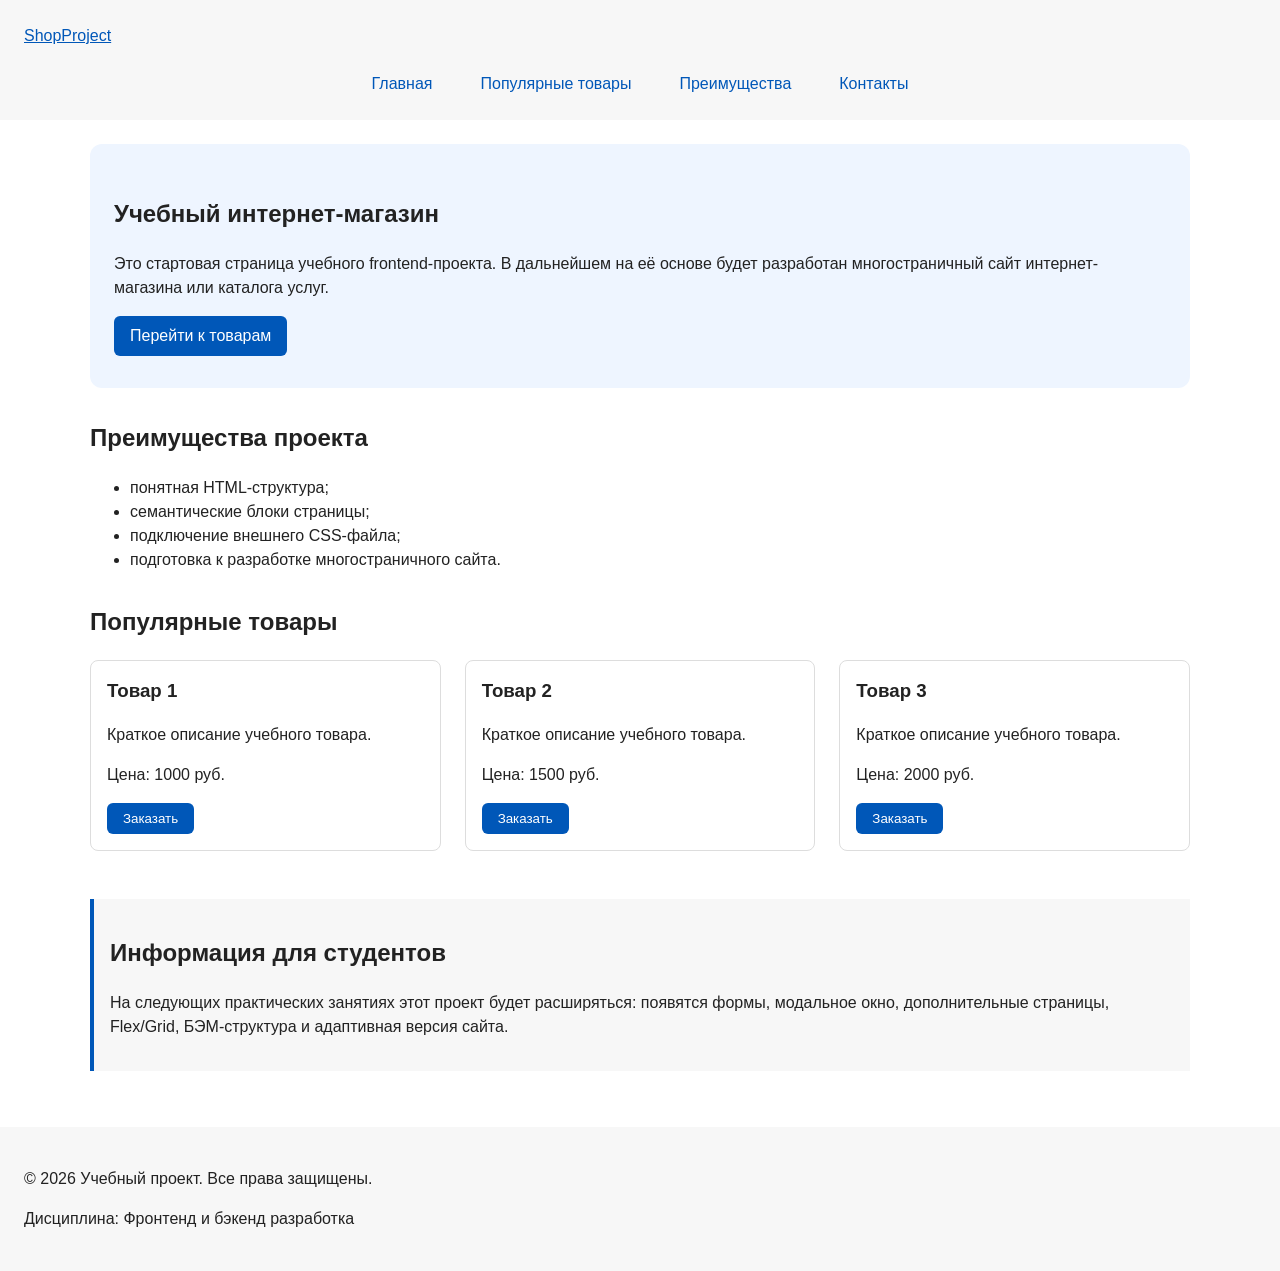
==== index.html @ 73921e12 "feat: add flex navigation and fixed header" ====
<!DOCTYPE html>

<html lang="ru">

<head>
    <meta charset="UTF-8">
    <meta name="viewport" content="width=device-width, initial-scale=1.0">
    <title>Каталог товаров</title>
    <link rel="stylesheet" href="css/style.css">
    <script src="js/main.js" defer></script>
</head>

<body>
    <header>
      <div class="site-header">
        <a class="site-logo" href="index.html">ShopProject</a>
        <nav class="site-nav" aria-label="Основная навигация">
          <ul class="site-nav__list">
            <li><a href="index.html">Главная</a></li>
            <li><a href="#popular">Популярные товары</a></li>
            <li><a href="#advantages">Преимущества</a></li>
            <li><a href="#contacts">Контакты</a></li>
          </ul>
        </nav>
      </div>
    </header>
    <main>
        <section class="hero">
            <h1>Учебный интернет-магазин</h1>
            <p>
            Это стартовая страница учебного frontend-проекта.
            В дальнейшем на её основе будет разработан многостраничный сайт
            интернет-магазина или каталога услуг.
            </p>
            <a class="button" href="#popular">Перейти к товарам</a>
        </section>

        <section class="section" id="advantages">
        <h2>Преимущества проекта</h2>

        <ul class="advantages-list">
            <li>понятная HTML-структура;</li>
            <li>семантические блоки страницы;</li>
            <li>подключение внешнего CSS-файла;</li>
            <li>подготовка к разработке многостраничного сайта.</li>
        </ul>
        </section>

        <section class="section" id="popular">
            <h2>Популярные товары</h2>
            <div class="products-grid">
                <article class="product-card">
                    <h3>Товар 1</h3>
                    <p>Краткое описание учебного товара.</p>
                    <p>Цена: 1000 руб.</p>
                    <button class="button product-card__button" type="button" data-product="Товар 1">
                        Заказать
                    </button>
                </article>

                <article class="product-card">
                    <h3>Товар 2</h3>
                    <p>Краткое описание учебного товара.</p>
                    <p>Цена: 1500 руб.</p>
                    <button class="button product-card__button" type="button" data-product="Товар 2">
                        Заказать
                    </button>
                </article>

                <article class="product-card">
                    <h3>Товар 3</h3>
                    <p>Краткое описание учебного товара.</p>
                    <p>Цена: 2000 руб.</p>
                    <button class="button product-card__button" type="button" data-product="Товар 3">
                        Заказать
                    </button>
                </article>
            </div>
        </section>

        <aside class="aside-info">
            <h2>Информация для студентов</h2>
            <p>
                На следующих практических занятиях этот проект будет расширяться:
                появятся формы, модальное окно, дополнительные страницы, Flex/Grid,
                БЭМ-структура и адаптивная версия сайта.
            </p>
        </aside>
    </main>
    <footer id="contacts">
        <p>&copy; 2026 Учебный проект. Все права защищены.</p>
        <p>Дисциплина: Фронтенд и бэкенд разработка</p>
    </footer>

    <dialog class="order-dialog" id="order-dialog" aria-labelledby="order-dialog-title">
      <h2 id="order-dialog-title">Оформление заявки</h2>

      <form class="order-form" id="order-form" action="#" method="post" novalidate>
        <input id="selected-product" name="selected-product" type="hidden">

        <div class="form-field">
          <label for="order-name">Имя</label>
          <input
            id="order-name"
            name="name"
            type="text"
            placeholder="Введите ваше имя"
            minlength="2"
            autocomplete="given-name"
            required
          >
        </div>

        <div class="form-field">
          <label for="order-email">E-mail</label>
          <input
            id="order-email"
            name="email"
            type="email"
            placeholder="example@mail.ru"
            autocomplete="email"
            required
          >
        </div>

        <div class="form-field">
          <label for="order-phone">Телефон</label>
          <input
            id="order-phone"
            name="phone"
            type="tel"
            inputmode="tel"
            placeholder="+7 (900) 000-00-00"
            pattern="^\+7 \(\d{3}\) \d{3}-\d{2}-\d{2}$"
            required
          >
          <small>Формат: +7 (900) 000-00-00</small>
        </div>

        <div class="form-field">
          <label for="order-date">Дата связи</label>
          <input
            id="order-date"
            name="date"
            type="date"
          >
        </div>

        <div class="form-field">
          <label for="order-topic">Тема заявки</label>
          <select id="order-topic" name="topic" required>
            <option value="">Выберите тему</option>
            <option value="product">Заказ товара</option>
            <option value="consultation">Консультация</option>
            <option value="delivery">Доставка</option>
          </select>
        </div>

        <div class="form-field">
          <label for="order-comment">Комментарий</label>
          <textarea
            id="order-comment"
            name="comment"
            rows="4"
            placeholder="Укажите дополнительную информацию"
          ></textarea>
        </div>

        <div class="form-field form-field--checkbox">
          <label>
            <input
              id="order-agreement"
              name="agreement"
              type="checkbox"
              required
            >
            Я согласен на обработку данных
          </label>
        </div>

        <div class="form-actions">
          <button type="button" id="close-order-dialog">Закрыть</button>
          <button type="submit">Отправить заявку</button>
        </div>
      </form>
    </dialog>

    <p class="success-message" id="success-message" hidden>
      Форма успешно отправлена!
    </p>
</body>
</html>
---- css/style.css ----
/* ===============================
   1. Переменные проекта
   =============================== */
:root {
    /* Основные цвета проекта */
     --color-bg: #ffffff;
     --color-text: #222222;
     --color-muted: #666666;
     --color-primary: #0057b8;
     --color-primary-dark: #003f86;
     --color-border: #dddddd;
     --color-surface: #f7f7f7;
     --color-surface-accent: #eef5ff;
     --color-danger: #b00020;
     --color-success: #168a2f;
     --color-success-bg: #eefaf0;
     --color-white: #ffffff;

     /* Отступы */
     --space-xs: 4px;
     --space-sm: 8px;
     --space-md: 16px;
     --space-lg: 24px;
     --space-xl: 32px;

     /* Скругления */
     --radius-sm: 6px;
     --radius-md: 8px;
     --radius-lg: 12px;

     /* Размеры */
     --container-width: 1100px;
     --header-height: 120px;
}

/* ===============================
   2. Базовые стили
   =============================== */
* {
     box-sizing: border-box;
}

body {
    padding-top: var(--header-height);
     margin: 0;
     font-family: Arial, sans-serif;
     line-height: 1.5;
     color: var(--color-text);
     background-color: var(--color-bg);
}

header,
main,
footer {
  padding: var(--space-lg);
}

header {
    position: fixed;
    top: 0;
    left: 0;
    width: 100%;
    height: var(--header-height);
    background-color: var(--color-surface);
}

footer {
  background-color: var(--color-surface);
}

/* ===============================
   3. Общие элементы интерфейса
   ===============================
*/

a {
  color: var(--color-primary);
}

a:hover {
  color: var(--color-primary-dark);
}

a:focus-visible {
  outline: 2px solid var(--color-primary);
  outline-offset: 3px;
}

.button {
  display: inline-block;
  padding: var(--space-sm) var(--space-md);
  color: var(--color-white);
  background-color: var(--color-primary);
  text-decoration: none;
  border: none;
  border-radius: var(--radius-sm);
  cursor: pointer;
}

.button:hover {
  background-color: var(--color-primary-dark);
}

.button:focus-visible {
  outline: 2px solid var(--color-primary);
  outline-offset: 3px;
}

.button:disabled {
  opacity: 0.6;
  cursor: not-allowed;
}

/* ===============================
   4. Компоненты страницы
   ===============================
*/

.site-nav__list {
  display: flex;
  flex-wrap: wrap;
  justify-content: center;
  align-items: center;
  gap: var(--space-md);
  padding: 0;
  margin: var(--space-md) 0 0;
  list-style: none;
}

.site-nav__list a {
  display: inline-block;
  padding: var(--space-sm) var(--space-md);
  color: var(--color-primary);
  text-decoration: none;
  border-radius: var(--radius-sm);
}

.site-nav__list a:hover {
  color: var(--color-white);
  background-color: var(--color-primary);
}

.products-grid {
  display: grid;
  grid-template-columns: repeat(3, 1fr);
  gap: var(--space-lg);
}


.hero {
  max-width: var(--container-width);
  margin: 0 auto var(--space-xl);
  padding: var(--space-xl) var(--space-lg);
  background-color: var(--color-surface-accent);
  border-radius: var(--radius-lg);
}

.section {
  max-width: var(--container-width);
  margin: 0 auto var(--space-xl);
}

.section h2 {
  margin-top: 0;
}

.product-card {
  margin-bottom: var(--space-md);
  padding: var(--space-md);
  border: 1px solid var(--color-border);
  border-radius: var(--radius-md);
  background-color: var(--color-bg);
}

.product-card:hover {
  border-color: var(--color-primary);
}

.product-card h3 {
  margin-top: 0;
}

.aside-info {
  max-width: var(--container-width);
  margin: 0 auto var(--space-xl);
  padding: var(--space-md);
  border-left: 4px solid var(--color-primary);
  background-color: var(--color-surface);
}


/* ===============================
   5. Форма и модальное окно
   ===============================
*/

.order-dialog {
  width: min(100% - 32px, 560px);
  padding: var(--space-lg);
  border: none;
  border-radius: var(--radius-lg);
}

.order-dialog::backdrop {
  background-color: rgba(0, 0, 0, 0.5);
}

.form-field {
  margin-bottom: var(--space-md);
}

.form-field label {
  display: block;
  margin-bottom: var(--space-xs);
}

.form-field input,
.form-field select,
.form-field textarea {
  width: 100%;
  padding: 10px 12px;
  border: 1px solid var(--color-border);
  border-radius: var(--radius-sm);
  font: inherit;
}

.form-field input[type="checkbox"] {
  width: auto;
}

.form-field small {
  display: block;
  margin-top: var(--space-xs);
  color: var(--color-muted);
}

.form-field input:hover,
.form-field select:hover,
.form-field textarea:hover {
  border-color: var(--color-primary);
}

.form-field input:focus-visible,
.form-field select:focus-visible,
.form-field textarea:focus-visible,
.form-actions button:focus-visible {
  outline: 2px solid var(--color-primary);
  outline-offset: 3px;
}

[aria-invalid="true"] {
  border-color: var(--color-danger);
}

.success-message {
  max-width: var(--container-width);
  margin: var(--space-lg) auto;
  padding: var(--space-md);
  border-left: 4px solid var(--color-success);
  background-color: var(--color-success-bg);
}
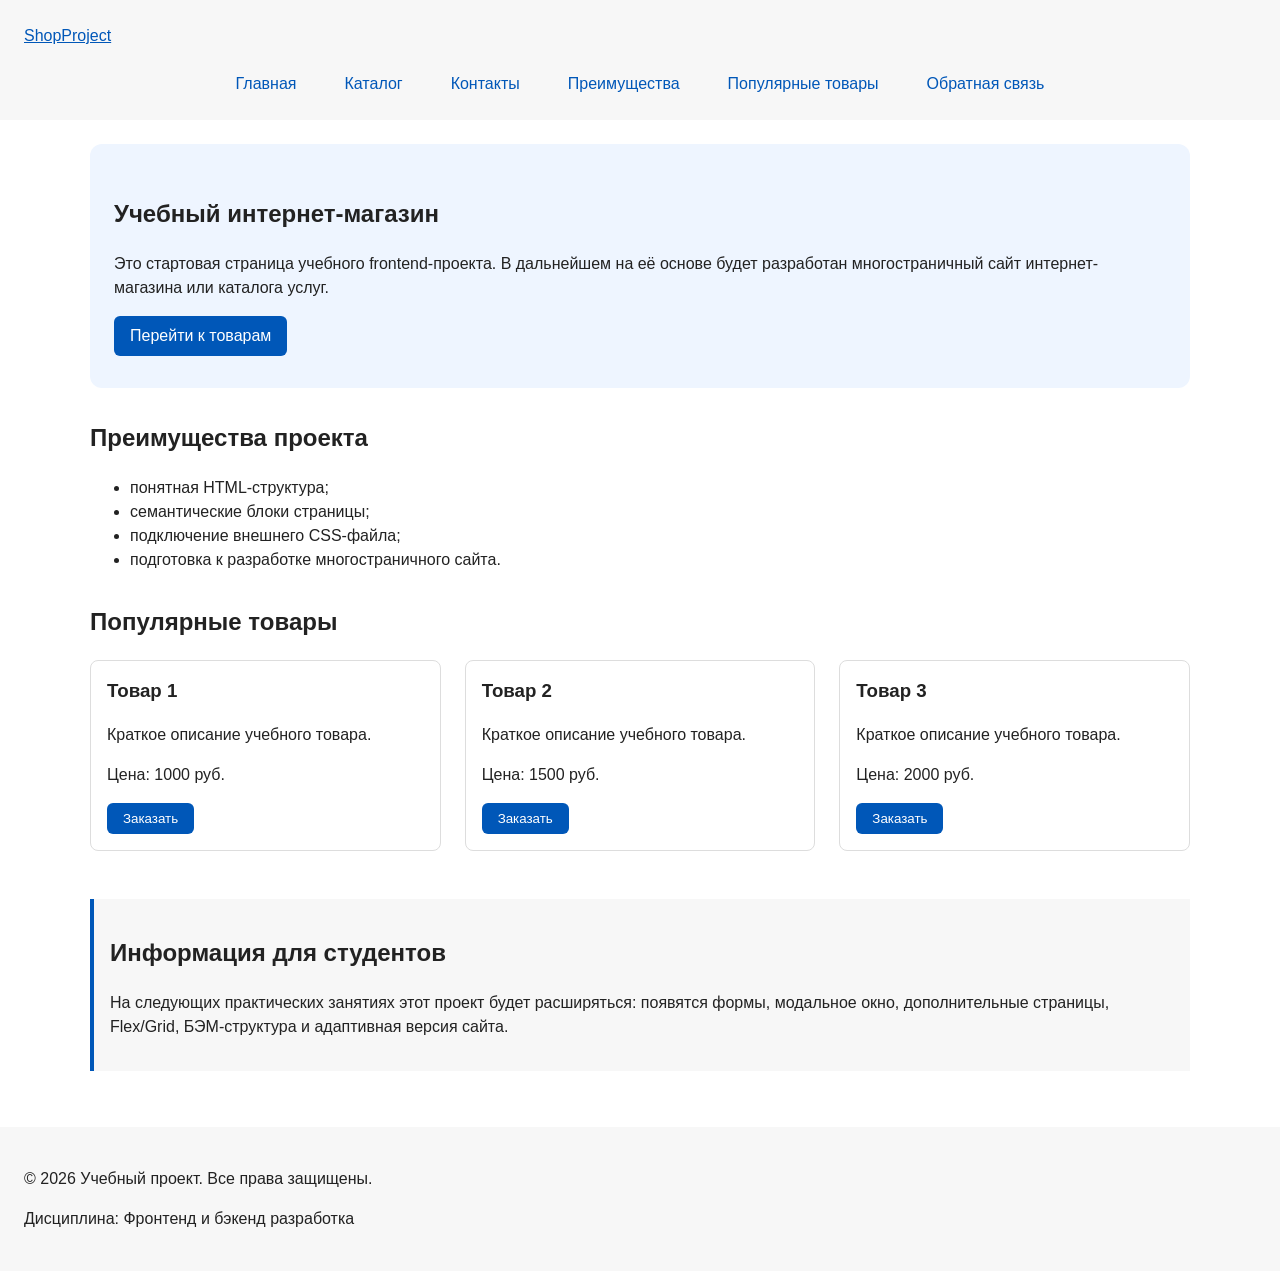
==== commit be0bfe55: "feat: add multi-page structure navigation and anchors" ====
--- a/index.html
+++ b/index.html
@@ -12,17 +12,19 @@
 
 <body>
     <header>
-      <div class="site-header">
-        <a class="site-logo" href="index.html">ShopProject</a>
-        <nav class="site-nav" aria-label="Основная навигация">
-          <ul class="site-nav__list">
-            <li><a href="index.html">Главная</a></li>
-            <li><a href="#popular">Популярные товары</a></li>
-            <li><a href="#advantages">Преимущества</a></li>
-            <li><a href="#contacts">Контакты</a></li>
-          </ul>
-        </nav>
-      </div>
+        <div class="site-header">
+            <a class="site-logo" href="index.html">ShopProject</a>
+            <nav class="site-nav" aria-label="Основная навигация">
+                <ul class="site-nav__list">
+                    <li><a href="index.html">Главная</a></li>
+                    <li><a href="catalog.html">Каталог</a></li>
+                    <li><a href="contacts.html">Контакты</a></li>
+                    <li><a href="index.html#advantages">Преимущества</a></li>
+                    <li><a href="index.html#popular">Популярные товары</a></li>
+                    <li><a href="index.html#contacts">Обратная связь</a></li>
+                </ul>
+            </nav>
+        </div>
     </header>
     <main>
         <section class="hero">
@@ -36,14 +38,14 @@
         </section>
 
         <section class="section" id="advantages">
-        <h2>Преимущества проекта</h2>
+            <h2>Преимущества проекта</h2>
 
-        <ul class="advantages-list">
-            <li>понятная HTML-структура;</li>
-            <li>семантические блоки страницы;</li>
-            <li>подключение внешнего CSS-файла;</li>
-            <li>подготовка к разработке многостраничного сайта.</li>
-        </ul>
+            <ul class="advantages-list">
+                <li>понятная HTML-структура;</li>
+                <li>семантические блоки страницы;</li>
+                <li>подключение внешнего CSS-файла;</li>
+                <li>подготовка к разработке многостраничного сайта.</li>
+            </ul>
         </section>
 
         <section class="section" id="popular">
--- a/css/style.css
+++ b/css/style.css
@@ -68,6 +68,11 @@
   background-color: var(--color-surface);
 }
 
+html {
+  scroll-behavior: smooth;
+}
+
+
 /* ===============================
    3. Общие элементы интерфейса
    ===============================
@@ -111,6 +116,27 @@
   cursor: not-allowed;
 }
 
+.breadcrumbs {
+  max-width: var(--container-width);
+  margin: 0 auto var(--space-md);
+  font-size: 14px;
+  color: var(--color-muted);
+}
+
+.breadcrumbs a {
+  color: var(--color-primary);
+}
+
+.breadcrumbs span::before {
+  content: " / ";
+  color: var(--color-muted);
+}
+
+:target {
+  outline: 2px dashed var(--color-primary);
+  outline-offset: 4px;
+}
+
 /* ===============================
    4. Компоненты страницы
    ===============================
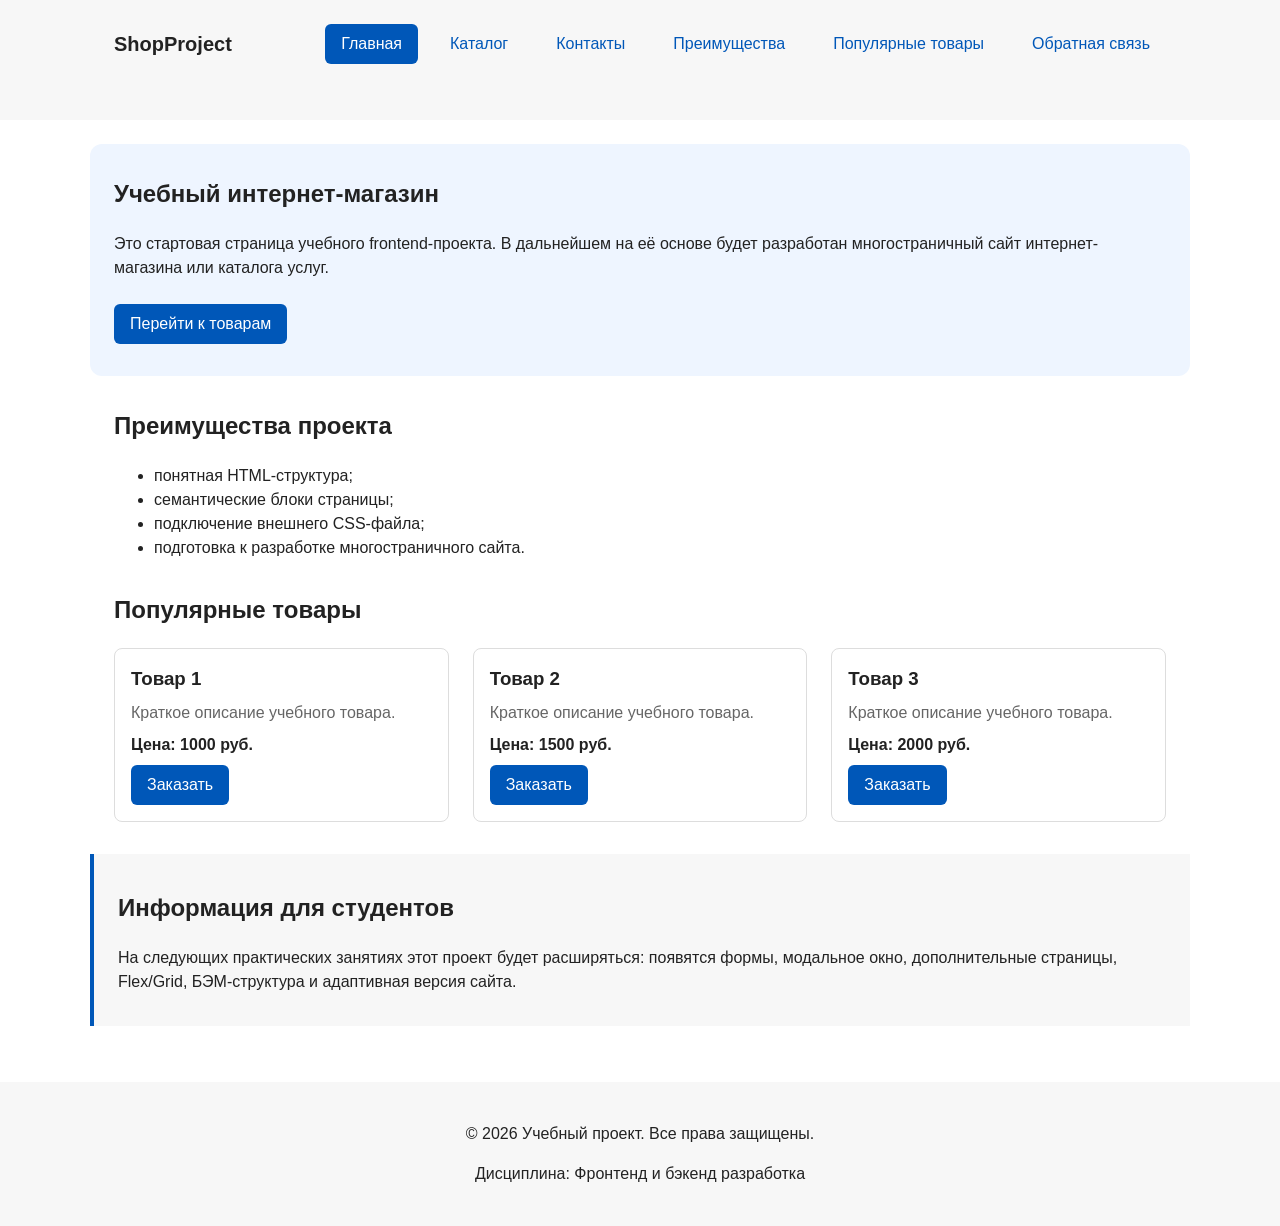
==== commit 2313d94d: "minor fixes" ====
--- a/index.html
+++ b/index.html
@@ -1,194 +1,173 @@
 <!DOCTYPE html>
-
 <html lang="ru">
 
 <head>
-    <meta charset="UTF-8">
-    <meta name="viewport" content="width=device-width, initial-scale=1.0">
-    <title>Каталог товаров</title>
-    <link rel="stylesheet" href="css/style.css">
-    <script src="js/main.js" defer></script>
+  <meta charset="UTF-8">
+  <meta name="viewport" content="width=device-width, initial-scale=1.0">
+  <title>Учебный интернет-магазин</title>
+  <link rel="stylesheet" href="css/style.css">
+  <script src="js/main.js" defer></script>
 </head>
 
 <body>
-    <header>
-        <div class="site-header">
-            <a class="site-logo" href="index.html">ShopProject</a>
-            <nav class="site-nav" aria-label="Основная навигация">
-                <ul class="site-nav__list">
-                    <li><a href="index.html">Главная</a></li>
-                    <li><a href="catalog.html">Каталог</a></li>
-                    <li><a href="contacts.html">Контакты</a></li>
-                    <li><a href="index.html#advantages">Преимущества</a></li>
-                    <li><a href="index.html#popular">Популярные товары</a></li>
-                    <li><a href="index.html#contacts">Обратная связь</a></li>
-                </ul>
-            </nav>
-        </div>
-    </header>
-    <main>
-        <section class="hero">
-            <h1>Учебный интернет-магазин</h1>
-            <p>
-            Это стартовая страница учебного frontend-проекта.
-            В дальнейшем на её основе будет разработан многостраничный сайт
-            интернет-магазина или каталога услуг.
-            </p>
-            <a class="button" href="#popular">Перейти к товарам</a>
-        </section>
+  <header class="site-header">
+    <div class="site-header__inner">
+      <a class="site-header__logo" href="index.html">ShopProject</a>
+      <nav class="site-nav" aria-label="Основная навигация">
+        <ul class="site-nav__list">
+          <li class="site-nav__item">
+            <a class="site-nav__link site-nav__link--active" href="index.html">Главная</a>
+          </li>
+          <li class="site-nav__item">
+            <a class="site-nav__link" href="catalog.html">Каталог</a>
+          </li>
+          <li class="site-nav__item">
+            <a class="site-nav__link" href="contacts.html">Контакты</a>
+          </li>
+          <li class="site-nav__item">
+            <a class="site-nav__link" href="index.html#advantages">Преимущества</a>
+          </li>
+          <li class="site-nav__item">
+            <a class="site-nav__link" href="index.html#popular">Популярные товары</a>
+          </li>
+          <li class="site-nav__item">
+            <a class="site-nav__link" href="index.html#contacts">Обратная связь</a>
+          </li>
+        </ul>
+      </nav>
+    </div>
+  </header>
 
-        <section class="section" id="advantages">
-            <h2>Преимущества проекта</h2>
+  <main>
+    <section class="hero">
+      <h1 class="hero__title">Учебный интернет-магазин</h1>
+      <p class="hero__description">
+        Это стартовая страница учебного frontend-проекта.
+        В дальнейшем на её основе будет разработан многостраничный сайт
+        интернет-магазина или каталога услуг.
+      </p>
+      <a class="button button--primary" href="#popular">Перейти к товарам</a>
+    </section>
 
-            <ul class="advantages-list">
-                <li>понятная HTML-структура;</li>
-                <li>семантические блоки страницы;</li>
-                <li>подключение внешнего CSS-файла;</li>
-                <li>подготовка к разработке многостраничного сайта.</li>
-            </ul>
-        </section>
+    <section class="section" id="advantages">
+      <h2>Преимущества проекта</h2>
+      <ul class="advantages-list">
+        <li>понятная HTML-структура;</li>
+        <li>семантические блоки страницы;</li>
+        <li>подключение внешнего CSS-файла;</li>
+        <li>подготовка к разработке многостраничного сайта.</li>
+      </ul>
+    </section>
 
-        <section class="section" id="popular">
-            <h2>Популярные товары</h2>
-            <div class="products-grid">
-                <article class="product-card">
-                    <h3>Товар 1</h3>
-                    <p>Краткое описание учебного товара.</p>
-                    <p>Цена: 1000 руб.</p>
-                    <button class="button product-card__button" type="button" data-product="Товар 1">
-                        Заказать
-                    </button>
-                </article>
+    <section class="section" id="popular">
+      <h2>Популярные товары</h2>
+      <div class="products-grid">
+        <article class="product-card">
+          <h3 class="product-card__title">Товар 1</h3>
+          <p class="product-card__description">Краткое описание учебного товара.</p>
+          <p class="product-card__price">Цена: 1000 руб.</p>
+          <button class="button button--primary product-card__button" type="button" data-product="Товар 1">
+            Заказать
+          </button>
+        </article>
 
-                <article class="product-card">
-                    <h3>Товар 2</h3>
-                    <p>Краткое описание учебного товара.</p>
-                    <p>Цена: 1500 руб.</p>
-                    <button class="button product-card__button" type="button" data-product="Товар 2">
-                        Заказать
-                    </button>
-                </article>
+        <article class="product-card">
+          <h3 class="product-card__title">Товар 2</h3>
+          <p class="product-card__description">Краткое описание учебного товара.</p>
+          <p class="product-card__price">Цена: 1500 руб.</p>
+          <button class="button button--primary product-card__button" type="button" data-product="Товар 2">
+            Заказать
+          </button>
+        </article>
 
-                <article class="product-card">
-                    <h3>Товар 3</h3>
-                    <p>Краткое описание учебного товара.</p>
-                    <p>Цена: 2000 руб.</p>
-                    <button class="button product-card__button" type="button" data-product="Товар 3">
-                        Заказать
-                    </button>
-                </article>
-            </div>
-        </section>
+        <article class="product-card">
+          <h3 class="product-card__title">Товар 3</h3>
+          <p class="product-card__description">Краткое описание учебного товара.</p>
+          <p class="product-card__price">Цена: 2000 руб.</p>
+          <button class="button button--primary product-card__button" type="button" data-product="Товар 3">
+            Заказать
+          </button>
+        </article>
+      </div>
+    </section>
 
-        <aside class="aside-info">
-            <h2>Информация для студентов</h2>
-            <p>
-                На следующих практических занятиях этот проект будет расширяться:
-                появятся формы, модальное окно, дополнительные страницы, Flex/Grid,
-                БЭМ-структура и адаптивная версия сайта.
-            </p>
-        </aside>
-    </main>
-    <footer id="contacts">
-        <p>&copy; 2026 Учебный проект. Все права защищены.</p>
-        <p>Дисциплина: Фронтенд и бэкенд разработка</p>
-    </footer>
+    <aside class="aside-info">
+      <h2>Информация для студентов</h2>
+      <p>
+        На следующих практических занятиях этот проект будет расширяться:
+        появятся формы, модальное окно, дополнительные страницы, Flex/Grid,
+        БЭМ-структура и адаптивная версия сайта.
+      </p>
+    </aside>
+  </main>
 
-    <dialog class="order-dialog" id="order-dialog" aria-labelledby="order-dialog-title">
-      <h2 id="order-dialog-title">Оформление заявки</h2>
+  <footer class="site-footer" id="contacts">
+    <p>&copy; 2026 Учебный проект. Все права защищены.</p>
+    <p>Дисциплина: Фронтенд и бэкенд разработка</p>
+  </footer>
 
-      <form class="order-form" id="order-form" action="#" method="post" novalidate>
-        <input id="selected-product" name="selected-product" type="hidden">
+  <dialog class="order-dialog" id="order-dialog" aria-labelledby="order-dialog-title">
+    <h2 class="order-dialog__title" id="order-dialog-title">Оформление заявки</h2>
 
-        <div class="form-field">
-          <label for="order-name">Имя</label>
-          <input
-            id="order-name"
-            name="name"
-            type="text"
-            placeholder="Введите ваше имя"
-            minlength="2"
-            autocomplete="given-name"
-            required
-          >
-        </div>
+    <form class="order-form" id="order-form" action="#" method="post" novalidate>
+      <input id="selected-product" name="selected-product" type="hidden">
 
-        <div class="form-field">
-          <label for="order-email">E-mail</label>
-          <input
-            id="order-email"
-            name="email"
-            type="email"
-            placeholder="example@mail.ru"
-            autocomplete="email"
-            required
-          >
-        </div>
+      <div class="order-form__field">
+        <label class="order-form__label" for="order-name">Имя</label>
+        <input class="order-form__input" id="order-name" name="name" type="text" placeholder="Введите ваше имя"
+          minlength="2" autocomplete="given-name" required>
+      </div>
 
-        <div class="form-field">
-          <label for="order-phone">Телефон</label>
-          <input
-            id="order-phone"
-            name="phone"
-            type="tel"
-            inputmode="tel"
-            placeholder="+7 (900) 000-00-00"
-            pattern="^\+7 \(\d{3}\) \d{3}-\d{2}-\d{2}$"
-            required
-          >
-          <small>Формат: +7 (900) 000-00-00</small>
-        </div>
+      <div class="order-form__field">
+        <label class="order-form__label" for="order-email">E-mail</label>
+        <input class="order-form__input" id="order-email" name="email" type="email" placeholder="example@mail.ru"
+          autocomplete="email" required>
+      </div>
 
-        <div class="form-field">
-          <label for="order-date">Дата связи</label>
-          <input
-            id="order-date"
-            name="date"
-            type="date"
-          >
-        </div>
+      <div class="order-form__field">
+        <label class="order-form__label" for="order-phone">Телефон</label>
+        <input class="order-form__input" id="order-phone" name="phone" type="tel" inputmode="tel"
+          placeholder="+7 (900) 000-00-00" pattern="^\+7 \(\d{3}\) \d{3}-\d{2}-\d{2}$" required>
+        <small>Формат: +7 (900) 000-00-00</small>
+      </div>
 
-        <div class="form-field">
-          <label for="order-topic">Тема заявки</label>
-          <select id="order-topic" name="topic" required>
-            <option value="">Выберите тему</option>
-            <option value="product">Заказ товара</option>
-            <option value="consultation">Консультация</option>
-            <option value="delivery">Доставка</option>
-          </select>
-        </div>
+      <div class="order-form__field">
+        <label class="order-form__label" for="order-date">Дата связи</label>
+        <input class="order-form__input" id="order-date" name="date" type="date">
+      </div>
 
-        <div class="form-field">
-          <label for="order-comment">Комментарий</label>
-          <textarea
-            id="order-comment"
-            name="comment"
-            rows="4"
-            placeholder="Укажите дополнительную информацию"
-          ></textarea>
-        </div>
+      <div class="order-form__field">
+        <label class="order-form__label" for="order-topic">Тема заявки</label>
+        <select class="order-form__select" id="order-topic" name="topic" required>
+          <option value="">Выберите тему</option>
+          <option value="product">Заказ товара</option>
+          <option value="consultation">Консультация</option>
+          <option value="delivery">Доставка</option>
+        </select>
+      </div>
 
-        <div class="form-field form-field--checkbox">
-          <label>
-            <input
-              id="order-agreement"
-              name="agreement"
-              type="checkbox"
-              required
-            >
-            Я согласен на обработку данных
-          </label>
-        </div>
+      <div class="order-form__field">
+        <label class="order-form__label" for="order-comment">Комментарий</label>
+        <textarea class="order-form__textarea" id="order-comment" name="comment" rows="4"
+          placeholder="Укажите дополнительную информацию"></textarea>
+      </div>
 
-        <div class="form-actions">
-          <button type="button" id="close-order-dialog">Закрыть</button>
-          <button type="submit">Отправить заявку</button>
-        </div>
-      </form>
-    </dialog>
+      <div class="order-form__field order-form__field--checkbox">
+        <label class="order-form__label">
+          <input id="order-agreement" name="agreement" type="checkbox" required>
+          Я согласен на обработку данных
+        </label>
+      </div>
 
+      <div class="order-form__actions">
+        <button class="button button--secondary" type="button" id="close-order-dialog">Закрыть</button>
+        <button class="button button--primary" type="submit">Отправить заявку</button>
+      </div>
+    </form>
     <p class="success-message" id="success-message" hidden>
       Форма успешно отправлена!
     </p>
+  </dialog>
 </body>
-</html>
+
+</html>
--- a/css/style.css
+++ b/css/style.css
@@ -1,5 +1,5 @@
 /* ===============================
-   1. Переменные проекта
+1. Переменные проекта
    =============================== */
 :root {
     /* Основные цвета проекта */
@@ -41,7 +41,7 @@
 }
 
 body {
-    padding-top: var(--header-height);
+     padding-top: var(--header-height);
      margin: 0;
      font-family: Arial, sans-serif;
      line-height: 1.5;
@@ -49,239 +49,400 @@
      background-color: var(--color-bg);
 }
 
-header,
-main,
-footer {
-  padding: var(--space-lg);
-}
-
-header {
-    position: fixed;
-    top: 0;
-    left: 0;
-    width: 100%;
-    height: var(--header-height);
-    background-color: var(--color-surface);
-}
-
-footer {
-  background-color: var(--color-surface);
+main {
+     padding: var(--space-lg);
 }
 
 html {
-  scroll-behavior: smooth;
-}
-
+     scroll-behavior: smooth;
+}
 
 /* ===============================
-   3. Общие элементы интерфейса
-   ===============================
-*/
-
-a {
-  color: var(--color-primary);
-}
-
-a:hover {
-  color: var(--color-primary-dark);
-}
-
-a:focus-visible {
-  outline: 2px solid var(--color-primary);
-  outline-offset: 3px;
-}
-
+   3. БЭМ-блоки и компоненты
+   =============================== */
+
+/* Шапка сайта (.site-header) */
+.site-header {
+     position: fixed;
+     top: 0;
+     left: 0;
+     width: 100%;
+     height: var(--header-height);
+     background-color: var(--color-surface);
+}
+
+.site-header__inner {
+     max-width: var(--container-width);
+     margin: 0 auto;
+     padding: var(--space-lg);
+     display: flex;
+     justify-content: space-between;
+     align-items: center;
+}
+
+.site-header__logo {
+     font-weight: 700;
+     color: var(--color-text);
+     text-decoration: none;
+     font-size: 20px;
+}
+
+.site-header__logo:hover {
+     color: var(--color-primary);
+}
+
+.site-header__logo:focus-visible {
+     outline: 2px solid var(--color-primary);
+     outline-offset: 3px;
+}
+
+/* Навигация (.site-nav) */
+.site-nav__list {
+     display: flex;
+     flex-wrap: wrap;
+     justify-content: center;
+     align-items: center;
+     gap: var(--space-md);
+     padding: 0;
+     margin: 0;
+     list-style: none;
+}
+
+.site-nav__link {
+     display: inline-block;
+     padding: var(--space-sm) var(--space-md);
+     color: var(--color-primary);
+     text-decoration: none;
+     border-radius: var(--radius-sm);
+}
+
+.site-nav__link:hover {
+     color: var(--color-white);
+     background-color: var(--color-primary);
+}
+
+.site-nav__link:focus-visible {
+     outline: 2px solid var(--color-primary);
+     outline-offset: 3px;
+}
+
+.site-nav__link--active {
+     color: var(--color-white);
+     background-color: var(--color-primary);
+}
+
+/* Кнопки (.button) */
 .button {
-  display: inline-block;
-  padding: var(--space-sm) var(--space-md);
-  color: var(--color-white);
-  background-color: var(--color-primary);
-  text-decoration: none;
-  border: none;
-  border-radius: var(--radius-sm);
-  cursor: pointer;
-}
-
-.button:hover {
-  background-color: var(--color-primary-dark);
+     display: inline-block;
+     padding: var(--space-sm) var(--space-md);
+     border: none;
+     border-radius: var(--radius-sm);
+     font: inherit;
+     text-decoration: none;
+     cursor: pointer;
+}
+
+.button--primary {
+     color: var(--color-white);
+     background-color: var(--color-primary);
+}
+
+.button--primary:hover {
+     background-color: var(--color-primary-dark);
+}
+
+.button--secondary {
+     color: var(--color-primary);
+     background-color: transparent;
+     border: 1px solid var(--color-primary);
+}
+
+.button--secondary:hover {
+     color: var(--color-white);
+     background-color: var(--color-primary);
 }
 
 .button:focus-visible {
-  outline: 2px solid var(--color-primary);
-  outline-offset: 3px;
-}
-
-.button:disabled {
-  opacity: 0.6;
-  cursor: not-allowed;
-}
-
+     outline: 2px solid var(--color-primary);
+     outline-offset: 3px;
+}
+
+.button:disabled,
+.button--disabled {
+     opacity: 0.6;
+     cursor: not-allowed;
+}
+
+/* Хлебные крошки (.breadcrumbs) */
 .breadcrumbs {
-  max-width: var(--container-width);
-  margin: 0 auto var(--space-md);
-  font-size: 14px;
-  color: var(--color-muted);
-}
-
-.breadcrumbs a {
-  color: var(--color-primary);
-}
-
-.breadcrumbs span::before {
-  content: " / ";
-  color: var(--color-muted);
+     max-width: var(--container-width);
+     margin: 0 auto var(--space-md);
+     padding: 0 var(--space-lg);
+     font-size: 14px;
+     color: var(--color-muted);
+}
+
+.breadcrumbs__link {
+     color: var(--color-primary);
+     text-decoration: none;
+}
+
+.breadcrumbs__link:hover {
+     text-decoration: underline;
+}
+
+.breadcrumbs__current::before {
+     content: " / ";
+     color: var(--color-muted);
+}
+
+.hero {
+     max-width: var(--container-width);
+     margin: 0 auto var(--space-xl);
+     padding: var(--space-xl) var(--space-lg);
+     background-color: var(--color-surface-accent);
+     border-radius: var(--radius-lg);
+}
+
+.hero__title {
+     margin-top: 0;
+}
+
+.hero__description {
+     margin-bottom: var(--space-lg);
+}
+
+.section {
+     max-width: var(--container-width);
+     margin: 0 auto var(--space-xl);
+     padding: 0 var(--space-lg);
+}
+
+.section h2 {
+     margin-top: 0;
+}
+
+.products-grid {
+     display: grid;
+     grid-template-columns: repeat(3, 1fr);
+     gap: var(--space-lg);
+}
+
+.product-card {
+     display: flex;
+     flex-direction: column;
+     gap: var(--space-sm);
+     padding: var(--space-md);
+     border: 1px solid var(--color-border);
+     border-radius: var(--radius-md);
+     background-color: var(--color-bg);
+}
+
+.product-card:hover {
+     border-color: var(--color-primary);
+}
+
+.product-card--featured {
+     border-color: var(--color-primary);
+}
+
+.product-card--discount {
+     border-color: var(--color-danger);
+}
+
+.product-card__title {
+     margin: 0;
+     color: var(--color-text);
+}
+
+.product-card__description {
+     margin: 0;
+     color: var(--color-muted);
+}
+
+.product-card__price {
+     margin: 0;
+     font-weight: 700;
+}
+
+.product-card--discount .product-card__price {
+     color: var(--color-danger);
+}
+
+.product-card__button {
+     margin-top: auto;
+     align-self: flex-start;
+}
+
+.aside-info {
+     max-width: var(--container-width);
+     margin: 0 auto var(--space-xl);
+     padding: var(--space-md) var(--space-lg);
+     border-left: 4px solid var(--color-primary);
+     background-color: var(--color-surface);
+}
+
+.catalog-layout {
+     max-width: var(--container-width);
+     margin: 0 auto var(--space-xl);
+     padding: 0 var(--space-lg);
+     display: grid;
+     grid-template-columns: 260px 1fr;
+     grid-template-areas: "filters products";
+     gap: var(--space-lg);
+}
+
+.catalog-filters {
+     grid-area: filters;
+     padding: var(--space-md);
+     border: 1px solid var(--color-border);
+     border-radius: var(--radius-md);
+     background-color: var(--color-surface);
+}
+
+.catalog-products {
+     grid-area: products;
+}
+
+.catalog-filters__form {
+     display: grid;
+     gap: var(--space-md);
+}
+
+.catalog-filters__group {
+     margin: 0;
+     padding: var(--space-md);
+     border: 1px solid var(--color-border);
+     border-radius: var(--radius-sm);
+}
+
+.catalog-filters__legend {
+     font-weight: 700;
+     padding: 0 var(--space-xs);
+}
+
+.catalog-filters__label {
+     display: block;
+     margin-bottom: var(--space-sm);
+     cursor: pointer;
+}
+
+.catalog-filters__checkbox {
+     margin-right: var(--space-xs);
+}
+
+.catalog-filters__field {
+     margin-bottom: var(--space-sm);
+}
+
+.catalog-filters__input {
+     width: 100%;
+     padding: 8px 10px;
+     border: 1px solid var(--color-border);
+     border-radius: var(--radius-sm);
+     font: inherit;
+}
+
+.catalog-filters__input:hover {
+     border-color: var(--color-primary);
+}
+
+.catalog-filters__input:focus-visible {
+     outline: 2px solid var(--color-primary);
+     outline-offset: 3px;
+}
+
+
+.order-dialog {
+     width: min(100% - 32px, 560px);
+     padding: var(--space-lg);
+     border: none;
+     border-radius: var(--radius-lg);
+}
+
+.order-dialog::backdrop {
+     background-color: rgba(0, 0, 0, 0.5);
+}
+
+.order-dialog__title {
+     margin-top: 0;
+}
+
+.order-form__field {
+     margin-bottom: var(--space-md);
+}
+
+.order-form__label {
+     display: block;
+     margin-bottom: var(--space-xs);
+}
+
+.order-form__input,
+.order-form__select,
+.order-form__textarea {
+     width: 100%;
+     padding: 10px 12px;
+     border: 1px solid var(--color-border);
+     border-radius: var(--radius-sm);
+     font: inherit;
+}
+
+.order-form__field--checkbox .order-form__label {
+     display: flex;
+     align-items: center;
+     gap: var(--space-sm);
+     cursor: pointer;
+}
+
+.order-form__field--checkbox input[type="checkbox"] {
+     width: auto;
+     margin: 0;
+}
+
+.order-form__field small {
+     display: block;
+     margin-top: var(--space-xs);
+     color: var(--color-muted);
+}
+
+.order-form__input:hover,
+.order-form__select:hover,
+.order-form__textarea:hover {
+     border-color: var(--color-primary);
+}
+
+.order-form__input:focus-visible,
+.order-form__select:focus-visible,
+.order-form__textarea:focus-visible {
+     outline: 2px solid var(--color-primary);
+     outline-offset: 3px;
+}
+
+.order-form__actions {
+     display: flex;
+     gap: var(--space-md);
+     margin-top: var(--space-lg);
+}
+
+[aria-invalid="true"] {
+     border-color: var(--color-danger);
+}
+
+.success-message {
+     max-width: var(--container-width);
+     margin: var(--space-lg) auto;
+     padding: var(--space-md);
+     border-left: 4px solid var(--color-success);
+     background-color: var(--color-success-bg);
+}
+
+.site-footer {
+     padding: var(--space-lg);
+     background-color: var(--color-surface);
+     text-align: center;
 }
 
 :target {
-  outline: 2px dashed var(--color-primary);
-  outline-offset: 4px;
-}
-
-/* ===============================
-   4. Компоненты страницы
-   ===============================
-*/
-
-.site-nav__list {
-  display: flex;
-  flex-wrap: wrap;
-  justify-content: center;
-  align-items: center;
-  gap: var(--space-md);
-  padding: 0;
-  margin: var(--space-md) 0 0;
-  list-style: none;
-}
-
-.site-nav__list a {
-  display: inline-block;
-  padding: var(--space-sm) var(--space-md);
-  color: var(--color-primary);
-  text-decoration: none;
-  border-radius: var(--radius-sm);
-}
-
-.site-nav__list a:hover {
-  color: var(--color-white);
-  background-color: var(--color-primary);
-}
-
-.products-grid {
-  display: grid;
-  grid-template-columns: repeat(3, 1fr);
-  gap: var(--space-lg);
-}
-
-
-.hero {
-  max-width: var(--container-width);
-  margin: 0 auto var(--space-xl);
-  padding: var(--space-xl) var(--space-lg);
-  background-color: var(--color-surface-accent);
-  border-radius: var(--radius-lg);
-}
-
-.section {
-  max-width: var(--container-width);
-  margin: 0 auto var(--space-xl);
-}
-
-.section h2 {
-  margin-top: 0;
-}
-
-.product-card {
-  margin-bottom: var(--space-md);
-  padding: var(--space-md);
-  border: 1px solid var(--color-border);
-  border-radius: var(--radius-md);
-  background-color: var(--color-bg);
-}
-
-.product-card:hover {
-  border-color: var(--color-primary);
-}
-
-.product-card h3 {
-  margin-top: 0;
-}
-
-.aside-info {
-  max-width: var(--container-width);
-  margin: 0 auto var(--space-xl);
-  padding: var(--space-md);
-  border-left: 4px solid var(--color-primary);
-  background-color: var(--color-surface);
-}
-
-
-/* ===============================
-   5. Форма и модальное окно
-   ===============================
-*/
-
-.order-dialog {
-  width: min(100% - 32px, 560px);
-  padding: var(--space-lg);
-  border: none;
-  border-radius: var(--radius-lg);
-}
-
-.order-dialog::backdrop {
-  background-color: rgba(0, 0, 0, 0.5);
-}
-
-.form-field {
-  margin-bottom: var(--space-md);
-}
-
-.form-field label {
-  display: block;
-  margin-bottom: var(--space-xs);
-}
-
-.form-field input,
-.form-field select,
-.form-field textarea {
-  width: 100%;
-  padding: 10px 12px;
-  border: 1px solid var(--color-border);
-  border-radius: var(--radius-sm);
-  font: inherit;
-}
-
-.form-field input[type="checkbox"] {
-  width: auto;
-}
-
-.form-field small {
-  display: block;
-  margin-top: var(--space-xs);
-  color: var(--color-muted);
-}
-
-.form-field input:hover,
-.form-field select:hover,
-.form-field textarea:hover {
-  border-color: var(--color-primary);
-}
-
-.form-field input:focus-visible,
-.form-field select:focus-visible,
-.form-field textarea:focus-visible,
-.form-actions button:focus-visible {
-  outline: 2px solid var(--color-primary);
-  outline-offset: 3px;
-}
-
-[aria-invalid="true"] {
-  border-color: var(--color-danger);
-}
-
-.success-message {
-  max-width: var(--container-width);
-  margin: var(--space-lg) auto;
-  padding: var(--space-md);
-  border-left: 4px solid var(--color-success);
-  background-color: var(--color-success-bg);
-}
+     outline: 2px dashed var(--color-primary);
+     outline-offset: 4px;
+}
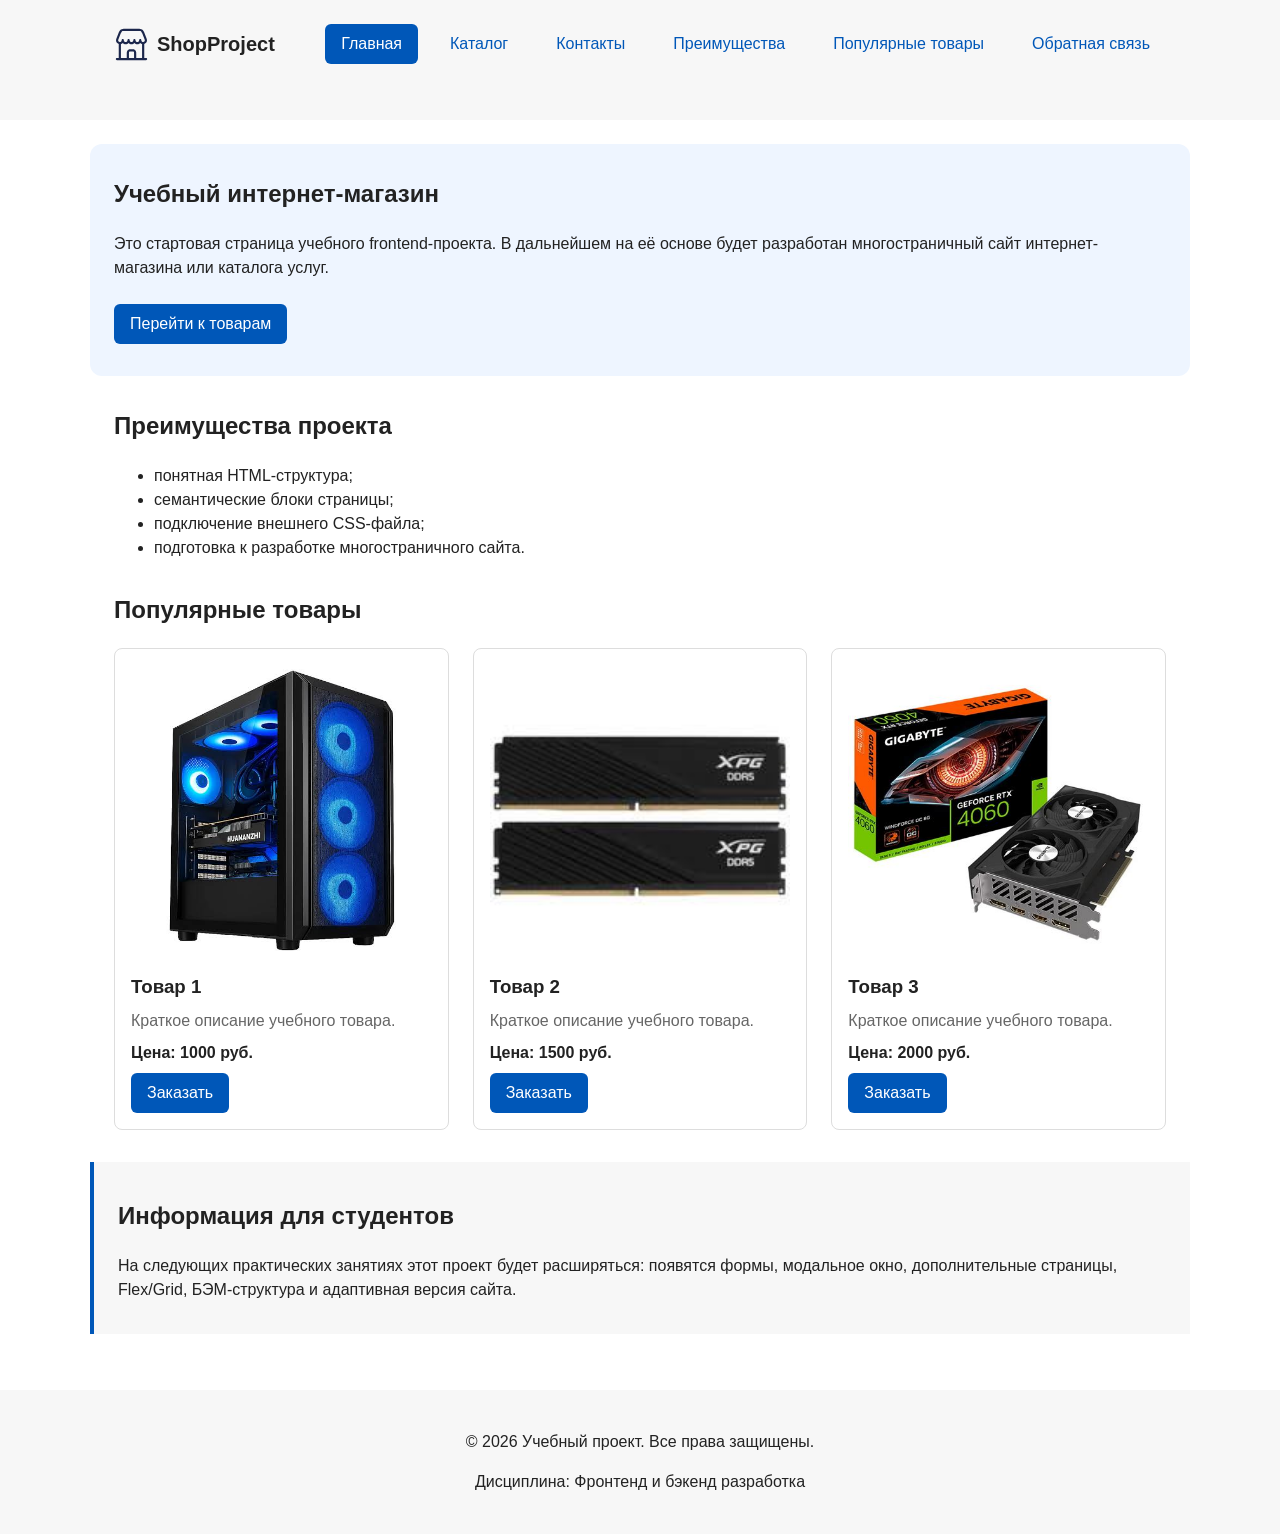
==== commit f8110c7f: "feature: add images" ====
--- a/index.html
+++ b/index.html
@@ -12,7 +12,11 @@
 <body>
   <header class="site-header">
     <div class="site-header__inner">
-      <a class="site-header__logo" href="index.html">ShopProject</a>
+      <a class="site-header__logo" href="index.html">
+        <img class="site-header__logo-icon" src="img/logo-icon.svg" alt="" width="35" height="35">
+        <span>ShopProject</span>
+      </a>
+
       <nav class="site-nav" aria-label="Основная навигация">
         <ul class="site-nav__list">
           <li class="site-nav__item">
@@ -63,6 +67,7 @@
       <h2>Популярные товары</h2>
       <div class="products-grid">
         <article class="product-card">
+          <img class="product-card__img" src="img/products/product1.jpg" alt="товар 1">
           <h3 class="product-card__title">Товар 1</h3>
           <p class="product-card__description">Краткое описание учебного товара.</p>
           <p class="product-card__price">Цена: 1000 руб.</p>
@@ -72,6 +77,7 @@
         </article>
 
         <article class="product-card">
+          <img class="product-card__img" src="img/products/product2.jpg" alt="товар 2">
           <h3 class="product-card__title">Товар 2</h3>
           <p class="product-card__description">Краткое описание учебного товара.</p>
           <p class="product-card__price">Цена: 1500 руб.</p>
@@ -81,6 +87,7 @@
         </article>
 
         <article class="product-card">
+          <img class="product-card__img" src="img/products/product3.jpg" alt="товар 3">
           <h3 class="product-card__title">Товар 3</h3>
           <p class="product-card__description">Краткое описание учебного товара.</p>
           <p class="product-card__price">Цена: 2000 руб.</p>
@@ -168,6 +175,10 @@
       Форма успешно отправлена!
     </p>
   </dialog>
+
+  <button class="scroll-top-button" id="scroll-top-button" aria-label="Вернуться наверх" hidden>
+    ↑ Наверх
+  </button>
 </body>
 
 </html>
--- a/css/style.css
+++ b/css/style.css
@@ -2,447 +2,481 @@
 1. Переменные проекта
    =============================== */
 :root {
-    /* Основные цвета проекта */
-     --color-bg: #ffffff;
-     --color-text: #222222;
-     --color-muted: #666666;
-     --color-primary: #0057b8;
-     --color-primary-dark: #003f86;
-     --color-border: #dddddd;
-     --color-surface: #f7f7f7;
-     --color-surface-accent: #eef5ff;
-     --color-danger: #b00020;
-     --color-success: #168a2f;
-     --color-success-bg: #eefaf0;
-     --color-white: #ffffff;
-
-     /* Отступы */
-     --space-xs: 4px;
-     --space-sm: 8px;
-     --space-md: 16px;
-     --space-lg: 24px;
-     --space-xl: 32px;
-
-     /* Скругления */
-     --radius-sm: 6px;
-     --radius-md: 8px;
-     --radius-lg: 12px;
-
-     /* Размеры */
-     --container-width: 1100px;
-     --header-height: 120px;
+  /* Основные цвета проекта */
+  --color-bg: #ffffff;
+  --color-text: #222222;
+  --color-muted: #666666;
+  --color-primary: #0057b8;
+  --color-primary-dark: #003f86;
+  --color-border: #dddddd;
+  --color-surface: #f7f7f7;
+  --color-surface-accent: #eef5ff;
+  --color-danger: #b00020;
+  --color-success: #168a2f;
+  --color-success-bg: #eefaf0;
+  --color-white: #ffffff;
+
+  /* Отступы */
+  --space-xs: 4px;
+  --space-sm: 8px;
+  --space-md: 16px;
+  --space-lg: 24px;
+  --space-xl: 32px;
+
+  /* Скругления */
+  --radius-sm: 6px;
+  --radius-md: 8px;
+  --radius-lg: 12px;
+
+  /* Размеры */
+  --container-width: 1100px;
+  --header-height: 120px;
 }
 
 /* ===============================
    2. Базовые стили
    =============================== */
 * {
-     box-sizing: border-box;
+  box-sizing: border-box;
 }
 
 body {
-     padding-top: var(--header-height);
-     margin: 0;
-     font-family: Arial, sans-serif;
-     line-height: 1.5;
-     color: var(--color-text);
-     background-color: var(--color-bg);
+  padding-top: var(--header-height);
+  margin: 0;
+  font-family: Arial, sans-serif;
+  line-height: 1.5;
+  color: var(--color-text);
+  background-color: var(--color-bg);
 }
 
 main {
-     padding: var(--space-lg);
+  padding: var(--space-lg);
 }
 
 html {
-     scroll-behavior: smooth;
+  scroll-behavior: smooth;
 }
 
 /* ===============================
    3. БЭМ-блоки и компоненты
    =============================== */
 
-/* Шапка сайта (.site-header) */
+
 .site-header {
-     position: fixed;
-     top: 0;
-     left: 0;
-     width: 100%;
-     height: var(--header-height);
-     background-color: var(--color-surface);
+  position: fixed;
+  top: 0;
+  left: 0;
+  width: 100%;
+  height: var(--header-height);
+  background-color: var(--color-surface);
 }
 
 .site-header__inner {
-     max-width: var(--container-width);
-     margin: 0 auto;
-     padding: var(--space-lg);
-     display: flex;
-     justify-content: space-between;
-     align-items: center;
+  max-width: var(--container-width);
+  margin: 0 auto;
+  padding: var(--space-lg);
+  display: flex;
+  justify-content: space-between;
+  align-items: center;
 }
 
 .site-header__logo {
-     font-weight: 700;
-     color: var(--color-text);
-     text-decoration: none;
-     font-size: 20px;
+  display: flex;
+  align-items: center;
+  gap: var(--space-sm);
+  font-weight: 700;
+  color: var(--color-text);
+  text-decoration: none;
+  font-size: 20px;
 }
 
 .site-header__logo:hover {
-     color: var(--color-primary);
+  color: var(--color-primary);
 }
 
 .site-header__logo:focus-visible {
-     outline: 2px solid var(--color-primary);
-     outline-offset: 3px;
-}
-
-/* Навигация (.site-nav) */
+  outline: 2px solid var(--color-primary);
+  outline-offset: 3px;
+}
+
 .site-nav__list {
-     display: flex;
-     flex-wrap: wrap;
-     justify-content: center;
-     align-items: center;
-     gap: var(--space-md);
-     padding: 0;
-     margin: 0;
-     list-style: none;
+  display: flex;
+  flex-wrap: wrap;
+  justify-content: center;
+  align-items: center;
+  gap: var(--space-md);
+  padding: 0;
+  margin: 0;
+  list-style: none;
 }
 
 .site-nav__link {
-     display: inline-block;
-     padding: var(--space-sm) var(--space-md);
-     color: var(--color-primary);
-     text-decoration: none;
-     border-radius: var(--radius-sm);
+  display: inline-block;
+  padding: var(--space-sm) var(--space-md);
+  color: var(--color-primary);
+  text-decoration: none;
+  border-radius: var(--radius-sm);
 }
 
 .site-nav__link:hover {
-     color: var(--color-white);
-     background-color: var(--color-primary);
+  color: var(--color-white);
+  background-color: var(--color-primary);
 }
 
 .site-nav__link:focus-visible {
-     outline: 2px solid var(--color-primary);
-     outline-offset: 3px;
+  outline: 2px solid var(--color-primary);
+  outline-offset: 3px;
 }
 
 .site-nav__link--active {
-     color: var(--color-white);
-     background-color: var(--color-primary);
-}
-
-/* Кнопки (.button) */
+  color: var(--color-white);
+  background-color: var(--color-primary);
+}
+
 .button {
-     display: inline-block;
-     padding: var(--space-sm) var(--space-md);
-     border: none;
-     border-radius: var(--radius-sm);
-     font: inherit;
-     text-decoration: none;
-     cursor: pointer;
+  display: inline-block;
+  padding: var(--space-sm) var(--space-md);
+  border: none;
+  border-radius: var(--radius-sm);
+  font: inherit;
+  text-decoration: none;
+  cursor: pointer;
 }
 
 .button--primary {
-     color: var(--color-white);
-     background-color: var(--color-primary);
+  color: var(--color-white);
+  background-color: var(--color-primary);
 }
 
 .button--primary:hover {
-     background-color: var(--color-primary-dark);
+  background-color: var(--color-primary-dark);
 }
 
 .button--secondary {
-     color: var(--color-primary);
-     background-color: transparent;
-     border: 1px solid var(--color-primary);
+  color: var(--color-primary);
+  background-color: transparent;
+  border: 1px solid var(--color-primary);
 }
 
 .button--secondary:hover {
-     color: var(--color-white);
-     background-color: var(--color-primary);
+  color: var(--color-white);
+  background-color: var(--color-primary);
 }
 
 .button:focus-visible {
-     outline: 2px solid var(--color-primary);
-     outline-offset: 3px;
+  outline: 2px solid var(--color-primary);
+  outline-offset: 3px;
 }
 
 .button:disabled,
 .button--disabled {
-     opacity: 0.6;
-     cursor: not-allowed;
-}
-
-/* Хлебные крошки (.breadcrumbs) */
+  opacity: 0.6;
+  cursor: not-allowed;
+}
+
 .breadcrumbs {
-     max-width: var(--container-width);
-     margin: 0 auto var(--space-md);
-     padding: 0 var(--space-lg);
-     font-size: 14px;
-     color: var(--color-muted);
+  max-width: var(--container-width);
+  margin: 0 auto var(--space-md);
+  padding: 0 var(--space-lg);
+  font-size: 14px;
+  color: var(--color-muted);
 }
 
 .breadcrumbs__link {
-     color: var(--color-primary);
-     text-decoration: none;
+  color: var(--color-primary);
+  text-decoration: none;
 }
 
 .breadcrumbs__link:hover {
-     text-decoration: underline;
+  text-decoration: underline;
 }
 
 .breadcrumbs__current::before {
-     content: " / ";
-     color: var(--color-muted);
+  content: " / ";
+  color: var(--color-muted);
 }
 
 .hero {
-     max-width: var(--container-width);
-     margin: 0 auto var(--space-xl);
-     padding: var(--space-xl) var(--space-lg);
-     background-color: var(--color-surface-accent);
-     border-radius: var(--radius-lg);
+  max-width: var(--container-width);
+  margin: 0 auto var(--space-xl);
+  padding: var(--space-xl) var(--space-lg);
+  background-color: var(--color-surface-accent);
+  border-radius: var(--radius-lg);
 }
 
 .hero__title {
-     margin-top: 0;
+  margin-top: 0;
 }
 
 .hero__description {
-     margin-bottom: var(--space-lg);
+  margin-bottom: var(--space-lg);
 }
 
 .section {
-     max-width: var(--container-width);
-     margin: 0 auto var(--space-xl);
-     padding: 0 var(--space-lg);
+  max-width: var(--container-width);
+  margin: 0 auto var(--space-xl);
+  padding: 0 var(--space-lg);
 }
 
 .section h2 {
-     margin-top: 0;
+  margin-top: 0;
 }
 
 .products-grid {
-     display: grid;
-     grid-template-columns: repeat(3, 1fr);
-     gap: var(--space-lg);
+  display: grid;
+  grid-template-columns: repeat(3, 1fr);
+  gap: var(--space-lg);
 }
 
 .product-card {
-     display: flex;
-     flex-direction: column;
-     gap: var(--space-sm);
-     padding: var(--space-md);
-     border: 1px solid var(--color-border);
-     border-radius: var(--radius-md);
-     background-color: var(--color-bg);
+  display: flex;
+  flex-direction: column;
+  gap: var(--space-sm);
+  padding: var(--space-md);
+  border: 1px solid var(--color-border);
+  border-radius: var(--radius-md);
+  background-color: var(--color-bg);
 }
 
 .product-card:hover {
-     border-color: var(--color-primary);
+  border-color: var(--color-primary);
 }
 
 .product-card--featured {
-     border-color: var(--color-primary);
+  border-color: var(--color-primary);
 }
 
 .product-card--discount {
-     border-color: var(--color-danger);
+  border-color: var(--color-danger);
 }
 
 .product-card__title {
-     margin: 0;
-     color: var(--color-text);
+  margin: 0;
+  color: var(--color-text);
 }
 
 .product-card__description {
-     margin: 0;
-     color: var(--color-muted);
+  margin: 0;
+  color: var(--color-muted);
+}
+
+.product-card__img {
+  width: 100%;
 }
 
 .product-card__price {
-     margin: 0;
-     font-weight: 700;
+  margin: 0;
+  font-weight: 700;
 }
 
 .product-card--discount .product-card__price {
-     color: var(--color-danger);
+  color: var(--color-danger);
 }
 
 .product-card__button {
-     margin-top: auto;
-     align-self: flex-start;
+  margin-top: auto;
+  align-self: flex-start;
 }
 
 .aside-info {
-     max-width: var(--container-width);
-     margin: 0 auto var(--space-xl);
-     padding: var(--space-md) var(--space-lg);
-     border-left: 4px solid var(--color-primary);
-     background-color: var(--color-surface);
+  max-width: var(--container-width);
+  margin: 0 auto var(--space-xl);
+  padding: var(--space-md) var(--space-lg);
+  border-left: 4px solid var(--color-primary);
+  background-color: var(--color-surface);
 }
 
 .catalog-layout {
-     max-width: var(--container-width);
-     margin: 0 auto var(--space-xl);
-     padding: 0 var(--space-lg);
-     display: grid;
-     grid-template-columns: 260px 1fr;
-     grid-template-areas: "filters products";
-     gap: var(--space-lg);
+  max-width: var(--container-width);
+  margin: 0 auto var(--space-xl);
+  padding: 0 var(--space-lg);
+  display: grid;
+  grid-template-columns: 260px 1fr;
+  grid-template-areas: "filters products";
+  gap: var(--space-lg);
 }
 
 .catalog-filters {
-     grid-area: filters;
-     padding: var(--space-md);
-     border: 1px solid var(--color-border);
-     border-radius: var(--radius-md);
-     background-color: var(--color-surface);
+  grid-area: filters;
+  padding: var(--space-md);
+  border: 1px solid var(--color-border);
+  border-radius: var(--radius-md);
+  background-color: var(--color-surface);
 }
 
 .catalog-products {
-     grid-area: products;
+  grid-area: products;
 }
 
 .catalog-filters__form {
-     display: grid;
-     gap: var(--space-md);
+  display: grid;
+  gap: var(--space-md);
 }
 
 .catalog-filters__group {
-     margin: 0;
-     padding: var(--space-md);
-     border: 1px solid var(--color-border);
-     border-radius: var(--radius-sm);
+  margin: 0;
+  padding: var(--space-md);
+  border: 1px solid var(--color-border);
+  border-radius: var(--radius-sm);
 }
 
 .catalog-filters__legend {
-     font-weight: 700;
-     padding: 0 var(--space-xs);
+  font-weight: 700;
+  padding: 0 var(--space-xs);
 }
 
 .catalog-filters__label {
-     display: block;
-     margin-bottom: var(--space-sm);
-     cursor: pointer;
+  display: block;
+  margin-bottom: var(--space-sm);
+  cursor: pointer;
 }
 
 .catalog-filters__checkbox {
-     margin-right: var(--space-xs);
+  margin-right: var(--space-xs);
 }
 
 .catalog-filters__field {
-     margin-bottom: var(--space-sm);
+  margin-bottom: var(--space-sm);
 }
 
 .catalog-filters__input {
-     width: 100%;
-     padding: 8px 10px;
-     border: 1px solid var(--color-border);
-     border-radius: var(--radius-sm);
-     font: inherit;
+  width: 100%;
+  padding: 8px 10px;
+  border: 1px solid var(--color-border);
+  border-radius: var(--radius-sm);
+  font: inherit;
 }
 
 .catalog-filters__input:hover {
-     border-color: var(--color-primary);
+  border-color: var(--color-primary);
 }
 
 .catalog-filters__input:focus-visible {
-     outline: 2px solid var(--color-primary);
-     outline-offset: 3px;
+  outline: 2px solid var(--color-primary);
+  outline-offset: 3px;
 }
 
 
 .order-dialog {
-     width: min(100% - 32px, 560px);
-     padding: var(--space-lg);
-     border: none;
-     border-radius: var(--radius-lg);
+  width: min(100% - 32px, 560px);
+  padding: var(--space-lg);
+  border: none;
+  border-radius: var(--radius-lg);
 }
 
 .order-dialog::backdrop {
-     background-color: rgba(0, 0, 0, 0.5);
+  background-color: rgba(0, 0, 0, 0.5);
 }
 
 .order-dialog__title {
-     margin-top: 0;
+  margin-top: 0;
 }
 
 .order-form__field {
-     margin-bottom: var(--space-md);
+  margin-bottom: var(--space-md);
 }
 
 .order-form__label {
-     display: block;
-     margin-bottom: var(--space-xs);
+  display: block;
+  margin-bottom: var(--space-xs);
 }
 
 .order-form__input,
 .order-form__select,
 .order-form__textarea {
-     width: 100%;
-     padding: 10px 12px;
-     border: 1px solid var(--color-border);
-     border-radius: var(--radius-sm);
-     font: inherit;
+  width: 100%;
+  padding: 10px 12px;
+  border: 1px solid var(--color-border);
+  border-radius: var(--radius-sm);
+  font: inherit;
 }
 
 .order-form__field--checkbox .order-form__label {
-     display: flex;
-     align-items: center;
-     gap: var(--space-sm);
-     cursor: pointer;
+  display: flex;
+  align-items: center;
+  gap: var(--space-sm);
+  cursor: pointer;
 }
 
 .order-form__field--checkbox input[type="checkbox"] {
-     width: auto;
-     margin: 0;
+  width: auto;
+  margin: 0;
 }
 
 .order-form__field small {
-     display: block;
-     margin-top: var(--space-xs);
-     color: var(--color-muted);
+  display: block;
+  margin-top: var(--space-xs);
+  color: var(--color-muted);
 }
 
 .order-form__input:hover,
 .order-form__select:hover,
 .order-form__textarea:hover {
-     border-color: var(--color-primary);
+  border-color: var(--color-primary);
 }
 
 .order-form__input:focus-visible,
 .order-form__select:focus-visible,
 .order-form__textarea:focus-visible {
-     outline: 2px solid var(--color-primary);
-     outline-offset: 3px;
+  outline: 2px solid var(--color-primary);
+  outline-offset: 3px;
 }
 
 .order-form__actions {
-     display: flex;
-     gap: var(--space-md);
-     margin-top: var(--space-lg);
+  display: flex;
+  gap: var(--space-md);
+  margin-top: var(--space-lg);
 }
 
 [aria-invalid="true"] {
-     border-color: var(--color-danger);
+  border-color: var(--color-danger);
 }
 
 .success-message {
-     max-width: var(--container-width);
-     margin: var(--space-lg) auto;
-     padding: var(--space-md);
-     border-left: 4px solid var(--color-success);
-     background-color: var(--color-success-bg);
+  max-width: var(--container-width);
+  margin: var(--space-lg) auto;
+  padding: var(--space-md);
+  border-left: 4px solid var(--color-success);
+  background-color: var(--color-success-bg);
 }
 
 .site-footer {
-     padding: var(--space-lg);
-     background-color: var(--color-surface);
-     text-align: center;
+  padding: var(--space-lg);
+  background-color: var(--color-surface);
+  text-align: center;
 }
 
 :target {
-     outline: 2px dashed var(--color-primary);
-     outline-offset: 4px;
+  outline: 2px dashed var(--color-primary);
+  outline-offset: 4px;
+}
+
+.scroll-top-button {
+  position: fixed;
+  bottom: var(--space-lg);
+  right: var(--space-lg);
+  z-index: 100;
+  display: flex;
+  align-items: center;
+  justify-content: center;
+  padding: var(--space-sm) var(--space-md);
+  color: var(--color-white);
+  background-color: var(--color-primary);
+  border: none;
+  border-radius: var(--radius-md);
+  box-shadow: 0 4px 10px rgba(0, 0, 0, 0.15);
+  cursor: pointer;
+}
+
+.scroll-top-button:hover {
+  background-color: var(--color-primary-dark);
+}
+
+.scroll-top-button:focus-visible {
+  outline: 2px solid var(--color-primary);
+  outline-offset: 3px;
+}
+
+.scroll-top-button[hidden] {
+  display: none !important;
 }
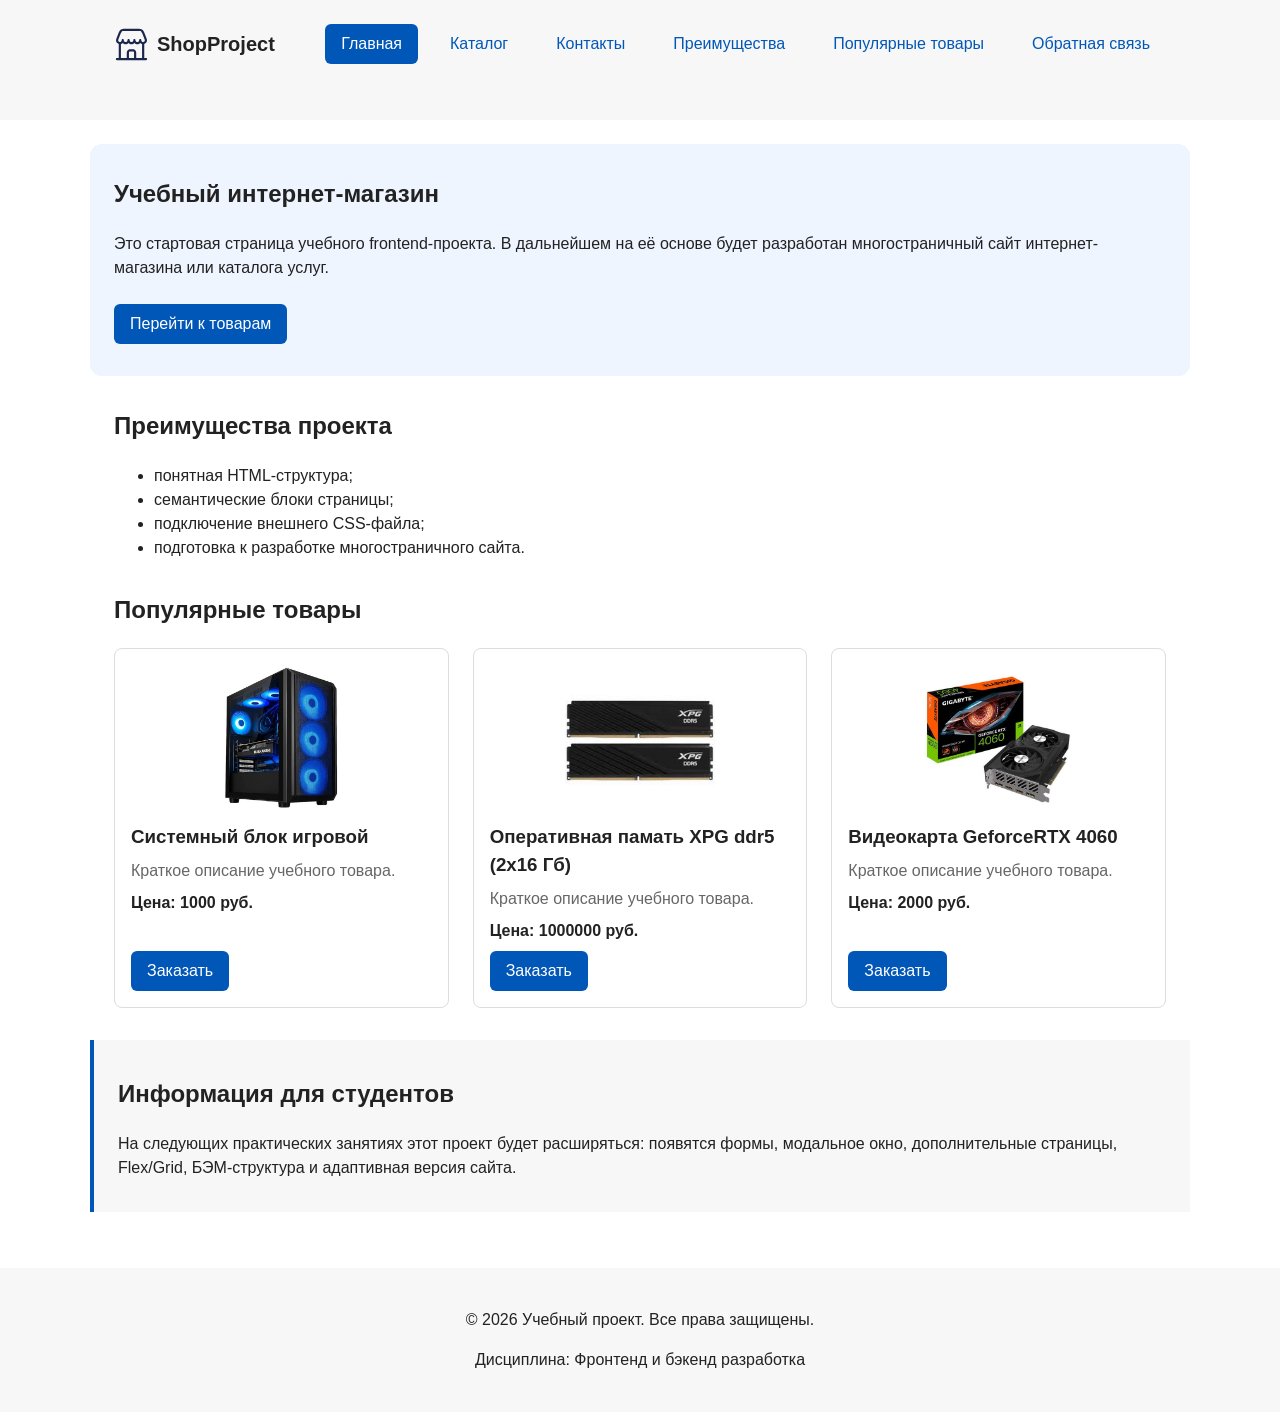
==== commit b4fb4ac7: "better modal window and products names" ====
--- a/index.html
+++ b/index.html
@@ -6,6 +6,7 @@
   <meta name="viewport" content="width=device-width, initial-scale=1.0">
   <title>Учебный интернет-магазин</title>
   <link rel="stylesheet" href="css/style.css">
+  <link rel="icon" href="images/logo-icon.svg">
   <script src="js/main.js" defer></script>
 </head>
 
@@ -13,7 +14,7 @@
   <header class="site-header">
     <div class="site-header__inner">
       <a class="site-header__logo" href="index.html">
-        <img class="site-header__logo-icon" src="img/logo-icon.svg" alt="" width="35" height="35">
+        <img class="site-header__logo-icon" src="images/logo-icon.svg" alt="" width="35" height="35">
         <span>ShopProject</span>
       </a>
 
@@ -67,31 +68,31 @@
       <h2>Популярные товары</h2>
       <div class="products-grid">
         <article class="product-card">
-          <img class="product-card__img" src="img/products/product1.jpg" alt="товар 1">
-          <h3 class="product-card__title">Товар 1</h3>
+          <img class="product-card__img" src="images/products/product1.jpg" alt="товар 1">
+          <h3 class="product-card__title">Системный блок игровой</h3>
           <p class="product-card__description">Краткое описание учебного товара.</p>
           <p class="product-card__price">Цена: 1000 руб.</p>
-          <button class="button button--primary product-card__button" type="button" data-product="Товар 1">
+          <button class="button button--primary product-card__button" type="button" data-product="Системный блок игровой">
             Заказать
           </button>
         </article>
 
         <article class="product-card">
-          <img class="product-card__img" src="img/products/product2.jpg" alt="товар 2">
-          <h3 class="product-card__title">Товар 2</h3>
+          <img class="product-card__img" src="images/products/product2.jpg" alt="товар 2">
+          <h3 class="product-card__title">Оперативная памать XPG ddr5 (2x16 Гб)</h3>
           <p class="product-card__description">Краткое описание учебного товара.</p>
-          <p class="product-card__price">Цена: 1500 руб.</p>
-          <button class="button button--primary product-card__button" type="button" data-product="Товар 2">
+          <p class="product-card__price">Цена: 1000000 руб.</p>
+          <button class="button button--primary product-card__button" type="button" data-product="Оперативная памать XPG ddr5 (2x16 Гб)">
             Заказать
           </button>
         </article>
 
         <article class="product-card">
-          <img class="product-card__img" src="img/products/product3.jpg" alt="товар 3">
-          <h3 class="product-card__title">Товар 3</h3>
+          <img class="product-card__img" src="images/products/product3.jpg" alt="товар 3">
+          <h3 class="product-card__title">Видеокарта GeforceRTX 4060</h3>
           <p class="product-card__description">Краткое описание учебного товара.</p>
           <p class="product-card__price">Цена: 2000 руб.</p>
-          <button class="button button--primary product-card__button" type="button" data-product="Товар 3">
+          <button class="button button--primary product-card__button" type="button" data-product="Видеокарта GeforceRTX 4060">
             Заказать
           </button>
         </article>
@@ -118,6 +119,7 @@
 
     <form class="order-form" id="order-form" action="#" method="post" novalidate>
       <input id="selected-product" name="selected-product" type="hidden">
+      <h3 id="selected-product-heading"></h3>
 
       <div class="order-form__field">
         <label class="order-form__label" for="order-name">Имя</label>
@@ -162,7 +164,7 @@
       <div class="order-form__field order-form__field--checkbox">
         <label class="order-form__label">
           <input id="order-agreement" name="agreement" type="checkbox" required>
-          Я согласен на обработку данных
+          Я согласен на <a class="order-agreement__terms-of-use" href="./images/terms-of-use.pdf">обработку персональных данных</a>
         </label>
       </div>
 
@@ -181,4 +183,4 @@
   </button>
 </body>
 
-</html>+</html>
--- a/css/style.css
+++ b/css/style.css
@@ -262,6 +262,8 @@
 
 .product-card__img {
   width: 100%;
+  object-fit: contain;
+  height: 150px;
 }
 
 .product-card__price {
@@ -479,4 +481,4 @@
 
 .scroll-top-button[hidden] {
   display: none !important;
-}+}
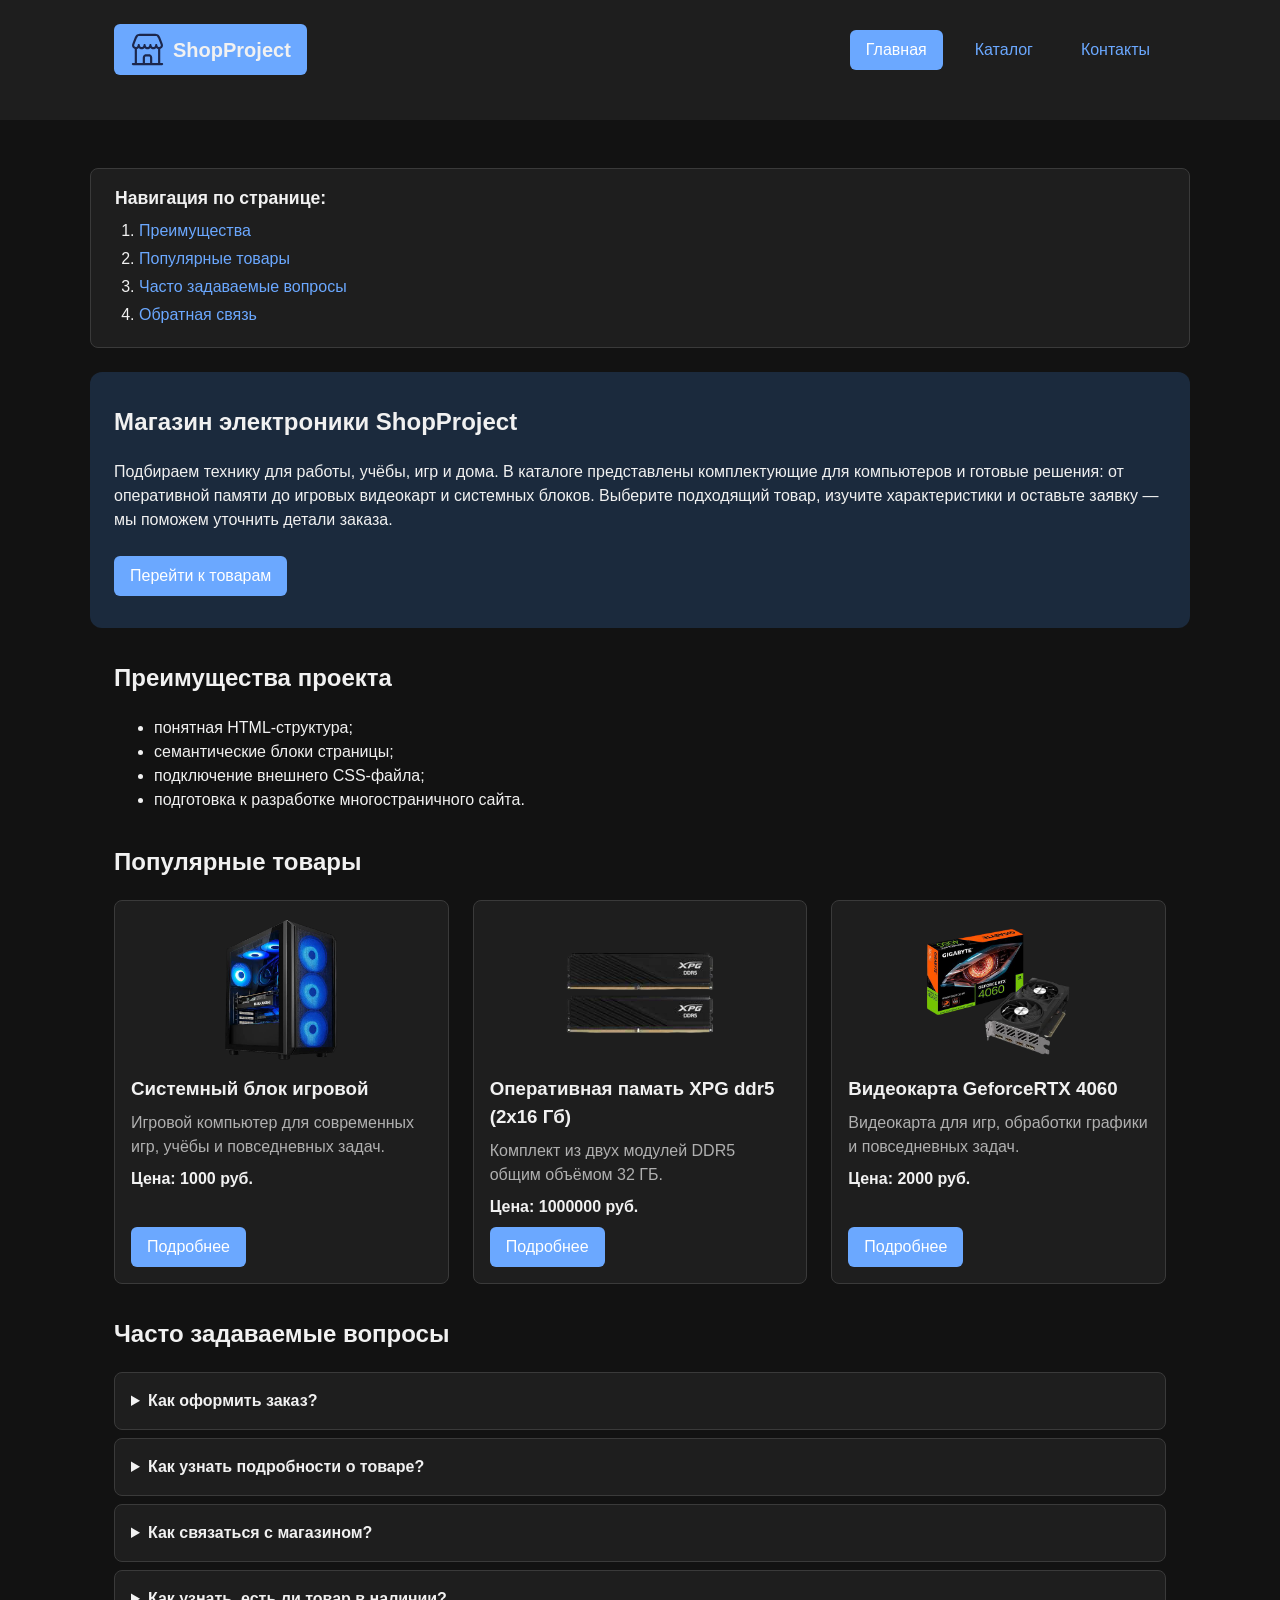
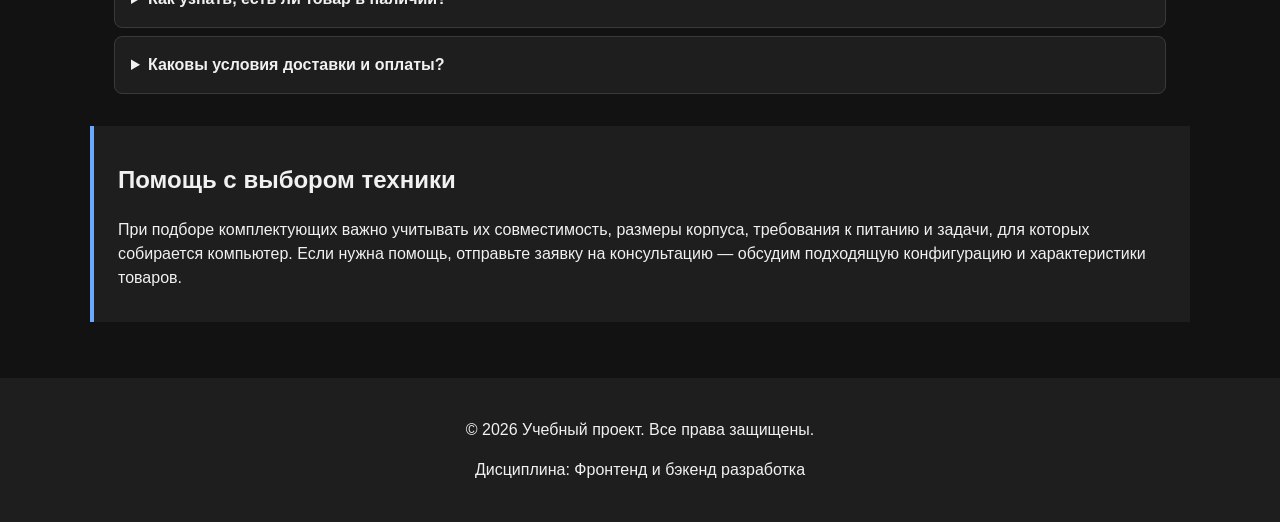
==== commit b68d1be0: "контрольная работа 2" ====
--- a/index.html
+++ b/index.html
@@ -1,186 +1,215 @@
-<!DOCTYPE html>
+<!doctype html>
 <html lang="ru">
-
-<head>
-  <meta charset="UTF-8">
-  <meta name="viewport" content="width=device-width, initial-scale=1.0">
-  <title>Учебный интернет-магазин</title>
-  <link rel="stylesheet" href="css/style.css">
-  <link rel="icon" href="images/logo-icon.svg">
-  <script src="js/main.js" defer></script>
-</head>
-
-<body>
-  <header class="site-header">
-    <div class="site-header__inner">
-      <a class="site-header__logo" href="index.html">
-        <img class="site-header__logo-icon" src="images/logo-icon.svg" alt="" width="35" height="35">
-        <span>ShopProject</span>
-      </a>
-
-      <nav class="site-nav" aria-label="Основная навигация">
-        <ul class="site-nav__list">
-          <li class="site-nav__item">
-            <a class="site-nav__link site-nav__link--active" href="index.html">Главная</a>
-          </li>
-          <li class="site-nav__item">
-            <a class="site-nav__link" href="catalog.html">Каталог</a>
-          </li>
-          <li class="site-nav__item">
-            <a class="site-nav__link" href="contacts.html">Контакты</a>
-          </li>
-          <li class="site-nav__item">
-            <a class="site-nav__link" href="index.html#advantages">Преимущества</a>
-          </li>
-          <li class="site-nav__item">
-            <a class="site-nav__link" href="index.html#popular">Популярные товары</a>
-          </li>
-          <li class="site-nav__item">
-            <a class="site-nav__link" href="index.html#contacts">Обратная связь</a>
-          </li>
-        </ul>
-      </nav>
-    </div>
-  </header>
-
-  <main>
-    <section class="hero">
-      <h1 class="hero__title">Учебный интернет-магазин</h1>
-      <p class="hero__description">
-        Это стартовая страница учебного frontend-проекта.
-        В дальнейшем на её основе будет разработан многостраничный сайт
-        интернет-магазина или каталога услуг.
-      </p>
-      <a class="button button--primary" href="#popular">Перейти к товарам</a>
-    </section>
-
-    <section class="section" id="advantages">
-      <h2>Преимущества проекта</h2>
-      <ul class="advantages-list">
-        <li>понятная HTML-структура;</li>
-        <li>семантические блоки страницы;</li>
-        <li>подключение внешнего CSS-файла;</li>
-        <li>подготовка к разработке многостраничного сайта.</li>
-      </ul>
-    </section>
-
-    <section class="section" id="popular">
-      <h2>Популярные товары</h2>
-      <div class="products-grid">
-        <article class="product-card">
-          <img class="product-card__img" src="images/products/product1.jpg" alt="товар 1">
-          <h3 class="product-card__title">Системный блок игровой</h3>
-          <p class="product-card__description">Краткое описание учебного товара.</p>
-          <p class="product-card__price">Цена: 1000 руб.</p>
-          <button class="button button--primary product-card__button" type="button" data-product="Системный блок игровой">
-            Заказать
-          </button>
-        </article>
-
-        <article class="product-card">
-          <img class="product-card__img" src="images/products/product2.jpg" alt="товар 2">
-          <h3 class="product-card__title">Оперативная памать XPG ddr5 (2x16 Гб)</h3>
-          <p class="product-card__description">Краткое описание учебного товара.</p>
-          <p class="product-card__price">Цена: 1000000 руб.</p>
-          <button class="button button--primary product-card__button" type="button" data-product="Оперативная памать XPG ddr5 (2x16 Гб)">
-            Заказать
-          </button>
-        </article>
-
-        <article class="product-card">
-          <img class="product-card__img" src="images/products/product3.jpg" alt="товар 3">
-          <h3 class="product-card__title">Видеокарта GeforceRTX 4060</h3>
-          <p class="product-card__description">Краткое описание учебного товара.</p>
-          <p class="product-card__price">Цена: 2000 руб.</p>
-          <button class="button button--primary product-card__button" type="button" data-product="Видеокарта GeforceRTX 4060">
-            Заказать
-          </button>
-        </article>
-      </div>
-    </section>
-
-    <aside class="aside-info">
-      <h2>Информация для студентов</h2>
-      <p>
-        На следующих практических занятиях этот проект будет расширяться:
-        появятся формы, модальное окно, дополнительные страницы, Flex/Grid,
-        БЭМ-структура и адаптивная версия сайта.
-      </p>
-    </aside>
-  </main>
-
-  <footer class="site-footer" id="contacts">
-    <p>&copy; 2026 Учебный проект. Все права защищены.</p>
-    <p>Дисциплина: Фронтенд и бэкенд разработка</p>
-  </footer>
-
-  <dialog class="order-dialog" id="order-dialog" aria-labelledby="order-dialog-title">
-    <h2 class="order-dialog__title" id="order-dialog-title">Оформление заявки</h2>
-
-    <form class="order-form" id="order-form" action="#" method="post" novalidate>
-      <input id="selected-product" name="selected-product" type="hidden">
-      <h3 id="selected-product-heading"></h3>
-
-      <div class="order-form__field">
-        <label class="order-form__label" for="order-name">Имя</label>
-        <input class="order-form__input" id="order-name" name="name" type="text" placeholder="Введите ваше имя"
-          minlength="2" autocomplete="given-name" required>
-      </div>
-
-      <div class="order-form__field">
-        <label class="order-form__label" for="order-email">E-mail</label>
-        <input class="order-form__input" id="order-email" name="email" type="email" placeholder="example@mail.ru"
-          autocomplete="email" required>
-      </div>
-
-      <div class="order-form__field">
-        <label class="order-form__label" for="order-phone">Телефон</label>
-        <input class="order-form__input" id="order-phone" name="phone" type="tel" inputmode="tel"
-          placeholder="+7 (900) 000-00-00" pattern="^\+7 \(\d{3}\) \d{3}-\d{2}-\d{2}$" required>
-        <small>Формат: +7 (900) 000-00-00</small>
-      </div>
-
-      <div class="order-form__field">
-        <label class="order-form__label" for="order-date">Дата связи</label>
-        <input class="order-form__input" id="order-date" name="date" type="date">
-      </div>
-
-      <div class="order-form__field">
-        <label class="order-form__label" for="order-topic">Тема заявки</label>
-        <select class="order-form__select" id="order-topic" name="topic" required>
-          <option value="">Выберите тему</option>
-          <option value="product">Заказ товара</option>
-          <option value="consultation">Консультация</option>
-          <option value="delivery">Доставка</option>
-        </select>
-      </div>
-
-      <div class="order-form__field">
-        <label class="order-form__label" for="order-comment">Комментарий</label>
-        <textarea class="order-form__textarea" id="order-comment" name="comment" rows="4"
-          placeholder="Укажите дополнительную информацию"></textarea>
-      </div>
-
-      <div class="order-form__field order-form__field--checkbox">
-        <label class="order-form__label">
-          <input id="order-agreement" name="agreement" type="checkbox" required>
-          Я согласен на <a class="order-agreement__terms-of-use" href="./images/terms-of-use.pdf">обработку персональных данных</a>
-        </label>
-      </div>
-
-      <div class="order-form__actions">
-        <button class="button button--secondary" type="button" id="close-order-dialog">Закрыть</button>
-        <button class="button button--primary" type="submit">Отправить заявку</button>
-      </div>
-    </form>
-    <p class="success-message" id="success-message" hidden>
-      Форма успешно отправлена!
-    </p>
-  </dialog>
-
-  <button class="scroll-top-button" id="scroll-top-button" aria-label="Вернуться наверх" hidden>
-    ↑ Наверх
-  </button>
-</body>
-
+    <head>
+        <meta charset="UTF-8" />
+        <meta name="viewport" content="width=device-width, initial-scale=1.0" />
+        <title>Учебный интернет-магазин</title>
+        <link rel="stylesheet" href="css/style.css" />
+        <link rel="icon" href="images/logo-icon.svg" />
+        <script src="js/main.js" defer></script>
+    </head>
+
+    <body>
+        <header class="site-header">
+            <div class="site-header__inner">
+                <a class="site-header__logo" href="index.html">
+                    <img
+                        class="site-header__logo-icon"
+                        src="images/logo-icon.svg"
+                        alt=""
+                        width="35"
+                        height="35"
+                    />
+                    <span>ShopProject</span>
+                </a>
+
+                <nav class="site-nav" aria-label="Основная навигация">
+                    <ul class="site-nav__list">
+                        <li class="site-nav__item">
+                            <a
+                                class="site-nav__link site-nav__link--active"
+                                href="index.html"
+                                >Главная</a
+                            >
+                        </li>
+                        <li class="site-nav__item">
+                            <a class="site-nav__link" href="catalog.html"
+                                >Каталог</a
+                            >
+                        </li>
+                        <li class="site-nav__item">
+                            <a class="site-nav__link" href="contacts.html"
+                                >Контакты</a
+                            >
+                        </li>
+                    </ul>
+                </nav>
+            </div>
+        </header>
+
+        <main>
+            <nav class="page-nav" aria-label="Навигация по странице">
+              <h2 class="page-nav__title">Навигация по странице:</h2>
+              <ol class="page-nav__list">
+                <li><a class="page-nav__link" href="#advantages">Преимущества</a></li>
+                <li><a class="page-nav__link" href="#popular">Популярные товары</a></li>
+                <li><a class="page-nav__link" href="#faq">Часто задаваемые вопросы</a></li>
+                <li><a class="page-nav__link" href="#contacts">Обратная связь</a></li>
+              </ol>
+            </nav>
+            <section class="hero">
+                <h1 class="hero__title">Магазин электроники ShopProject</h1>
+                <p class="hero__description">
+                    Подбираем технику для работы, учёбы, игр и дома. В каталоге представлены
+                    комплектующие для компьютеров и готовые решения: от оперативной памяти
+                    до игровых видеокарт и системных блоков. Выберите подходящий товар,
+                    изучите характеристики и оставьте заявку — мы поможем уточнить детали заказа.
+                </p>
+                <a class="button button--primary" href="#popular">Перейти к товарам</a>
+            </section>
+
+            <section class="section" id="advantages">
+                <h2>Преимущества проекта</h2>
+                <ul class="advantages-list">
+                    <li>понятная HTML-структура;</li>
+                    <li>семантические блоки страницы;</li>
+                    <li>подключение внешнего CSS-файла;</li>
+                    <li>подготовка к разработке многостраничного сайта.</li>
+                </ul>
+            </section>
+
+            <section class="section" id="popular">
+                <h2>Популярные товары</h2>
+                <div class="products-grid">
+                    <article class="product-card">
+                        <img
+                            class="product-card__img"
+                            src="images/products/product1.png"
+                            alt="товар 1"
+                        />
+                        <h3 class="product-card__title">
+                            Системный блок игровой
+                        </h3>
+                        <p class="product-card__description">
+                            Игровой компьютер для современных игр, учёбы и повседневных задач.
+                        </p>
+                        <p class="product-card__price">Цена: 1000 руб.</p>
+                        <a class="button button--primary product-card__button" href="product1.html"
+                          >Подробнее</a>
+                    </article>
+
+                    <article class="product-card">
+                        <img
+                            class="product-card__img"
+                            src="images/products/product2.png"
+                            alt="товар 2"
+                        />
+                        <h3 class="product-card__title">
+                            Оперативная памать XPG ddr5 (2x16 Гб)
+                        </h3>
+                        <p class="product-card__description">
+                            Комплект из двух модулей DDR5 общим объёмом 32 ГБ.
+                        </p>
+                        <p class="product-card__price">Цена: 1000000 руб.</p>
+                        <a class="button button--primary product-card__button" href="product2.html">Подробнее</a>
+                    </article>
+
+                    <article class="product-card">
+                        <img
+                            class="product-card__img"
+                            src="images/products/product3.png"
+                            alt="товар 3"
+                        />
+                        <h3 class="product-card__title">
+                            Видеокарта GeforceRTX 4060
+                        </h3>
+                        <p class="product-card__description">
+                            Видеокарта для игр, обработки графики и повседневных задач.
+                        </p>
+                        <p class="product-card__price">Цена: 2000 руб.</p>
+                        <a class="button button--primary product-card__button" href="index.html#popular">Подробнее</a>
+                    </article>
+                </div>
+            </section>
+
+            <section class="section faq" id="faq">
+              <h2>Часто задаваемые вопросы</h2>
+
+              <details class="faq__item">
+                <summary class="faq__question">Как оформить заказ?</summary>
+                <p class="faq__answer">
+                    Нажмите кнопку «Заказать» в карточке нужного товара. В форме укажите имя,
+                          электронную почту и телефон, выберите тему заявки и отправьте её.
+                          После этого с вами свяжутся, чтобы уточнить наличие товара, комплектацию,
+                          стоимость и условия получения заказа.
+                </p>
+              </details>
+
+              <details class="faq__item">
+                <summary class="faq__question">Как узнать подробности о товаре?</summary>
+                <p class="faq__answer">
+                    Сверьте характеристики всех компонентов перед покупкой. Например,
+                          процессор должен поддерживаться материнской платой, тип памяти должен
+                          соответствовать плате, а корпус — вмещать выбранную видеокарту.
+                          Также проверьте мощность и разъёмы блока питания. Если сомневаетесь,
+                          отправьте заявку на консультацию и укажите модели комплектующих,
+                          которые планируете использовать.
+                </p>
+              </details>
+
+              <details class="faq__item">
+                <summary class="faq__question">Как связаться с магазином?</summary>
+                <p class="faq__answer">
+                    Да. Выберите в форме заявки тему «Консультация» и опишите задачу:
+                          например, для чего нужен компьютер, какие программы или игры вы
+                          используете и какие комплектующие уже есть. Так специалист сможет
+                          помочь подобрать подходящую конфигурацию и проверить совместимость
+                          компонентов.
+                </p>
+              </details>
+
+              <details class="faq__item">
+                  <summary class="faq__question">Как узнать, есть ли товар в наличии?</summary>
+                  <p class="faq__answer">
+                    Наличие может меняться. Оставьте заявку на нужный товар, и перед
+                    оформлением заказа вам подтвердят, доступен ли он сейчас, а также
+                    уточнят срок поставки, если товара временно нет.
+                  </p>
+                </details>
+
+                <details class="faq__item">
+                    <summary class="faq__question">Каковы условия доставки и оплаты?</summary>
+                    <p class="faq__answer">
+                      Способ оплаты, доступные варианты доставки и их стоимость уточняются
+                      при подтверждении заказа. Укажите в заявке удобный способ связи, чтобы
+                      вам сообщили актуальные условия для выбранного товара и вашего адреса.
+                    </p>
+                  </details>
+            </section>
+
+            <aside class="aside-info">
+              <h2>Помощь с выбором техники</h2>
+              <p>
+                При подборе комплектующих важно учитывать их совместимость, размеры
+                корпуса, требования к питанию и задачи, для которых собирается компьютер.
+                Если нужна помощь, отправьте заявку на консультацию — обсудим подходящую
+                конфигурацию и характеристики товаров.
+              </p>
+            </aside>
+        </main>
+
+        <footer class="site-footer" id="contacts">
+            <p>&copy; 2026 Учебный проект. Все права защищены.</p>
+            <p>Дисциплина: Фронтенд и бэкенд разработка</p>
+        </footer>
+
+        <button
+            class="scroll-top-button"
+            id="scroll-top-button"
+            aria-label="Вернуться наверх"
+            hidden
+        >
+            ↑ Наверх
+        </button>
+    </body>
 </html>
--- a/css/style.css
+++ b/css/style.css
@@ -2,483 +2,651 @@
 1. Переменные проекта
    =============================== */
 :root {
-  /* Основные цвета проекта */
-  --color-bg: #ffffff;
-  --color-text: #222222;
-  --color-muted: #666666;
-  --color-primary: #0057b8;
-  --color-primary-dark: #003f86;
-  --color-border: #dddddd;
-  --color-surface: #f7f7f7;
-  --color-surface-accent: #eef5ff;
-  --color-danger: #b00020;
-  --color-success: #168a2f;
-  --color-success-bg: #eefaf0;
-  --color-white: #ffffff;
-
-  /* Отступы */
-  --space-xs: 4px;
-  --space-sm: 8px;
-  --space-md: 16px;
-  --space-lg: 24px;
-  --space-xl: 32px;
-
-  /* Скругления */
-  --radius-sm: 6px;
-  --radius-md: 8px;
-  --radius-lg: 12px;
-
-  /* Размеры */
-  --container-width: 1100px;
-  --header-height: 120px;
+    /* Основные цвета проекта */
+    --color-bg: #121212;
+    --color-text: #f1f1f1;
+    --color-muted: #b0b0b0;
+    --color-primary: #6ba8ff;
+    --color-primary-dark: #3984e8;
+    --color-border: #3a3a3a;
+    --color-surface: #1e1e1e;
+    --color-surface-accent: #1b2a3d;
+    --color-danger: #ff6b7a;
+    --color-success: #66d17a;
+    --color-success-bg: #1a3020;
+    --color-white: #ffffff;
+
+    /* Отступы */
+    --space-xs: 4px;
+    --space-sm: 8px;
+    --space-md: 16px;
+    --space-lg: 24px;
+    --space-xl: 32px;
+
+    /* Скругления */
+    --radius-sm: 6px;
+    --radius-md: 8px;
+    --radius-lg: 12px;
+
+    /* Размеры */
+    --container-width: 1100px;
+    --header-height: 120px;
+    color-scheme: dark;
 }
 
 /* ===============================
    2. Базовые стили
    =============================== */
 * {
-  box-sizing: border-box;
+    box-sizing: border-box;
 }
 
 body {
-  padding-top: var(--header-height);
-  margin: 0;
-  font-family: Arial, sans-serif;
-  line-height: 1.5;
-  color: var(--color-text);
-  background-color: var(--color-bg);
+    padding-top: var(--header-height);
+    margin: 0;
+    font-family: Arial, sans-serif;
+    line-height: 1.5;
+    color: var(--color-text);
+    background-color: var(--color-bg);
 }
 
 main {
-  padding: var(--space-lg);
+    padding: var(--space-lg);
 }
 
 html {
-  scroll-behavior: smooth;
+    scroll-behavior: smooth;
 }
 
 /* ===============================
    3. БЭМ-блоки и компоненты
    =============================== */
 
-
 .site-header {
-  position: fixed;
-  top: 0;
-  left: 0;
-  width: 100%;
-  height: var(--header-height);
+    position: fixed;
+    top: 0;
+    left: 0;
+    width: 100%;
+    height: var(--header-height);
+    background-color: var(--color-surface);
+}
+
+.site-header__inner {
+    max-width: var(--container-width);
+    margin: 0 auto;
+    padding: var(--space-lg);
+    display: flex;
+    justify-content: space-between;
+    align-items: center;
+}
+
+.site-header__logo {
+    display: flex;
+    align-items: center;
+    gap: var(--space-sm);
+    font-weight: 700;
+    color: var(--color-text);
+    text-decoration: none;
+    font-size: 20px;
+    padding: 10px;
+	padding: var(--space-sm) var(--space-md);
+	background-color: var(--color-primary);
+	text-decoration: none;
+	border-radius: var(--radius-sm);
+}
+
+.site-header__logo:hover {
+    color: var(--color-primary);
+}
+
+.site-header__logo:focus-visible {
+    outline: 2px solid var(--color-primary);
+    outline-offset: 3px;
+}
+
+.site-nav__list {
+    display: flex;
+    flex-wrap: wrap;
+    justify-content: center;
+    align-items: center;
+    gap: var(--space-md);
+    padding: 0;
+    margin: 0;
+    list-style: none;
+}
+
+.site-nav__link {
+    display: inline-block;
+    padding: var(--space-sm) var(--space-md);
+    color: var(--color-primary);
+    text-decoration: none;
+    border-radius: var(--radius-sm);
+}
+
+.site-nav__link:hover {
+    color: var(--color-white);
+    background-color: var(--color-primary);
+}
+
+.site-nav__link:focus-visible {
+    outline: 2px solid var(--color-primary);
+    outline-offset: 3px;
+}
+
+.site-nav__link--active {
+    color: var(--color-white);
+    background-color: var(--color-primary);
+}
+
+.button {
+    display: inline-block;
+    padding: var(--space-sm) var(--space-md);
+    border: none;
+    border-radius: var(--radius-sm);
+    font: inherit;
+    text-decoration: none;
+    cursor: pointer;
+}
+
+.button--primary {
+    color: var(--color-white);
+    background-color: var(--color-primary);
+}
+
+.button--primary:hover {
+    background-color: var(--color-primary-dark);
+}
+
+.button--secondary {
+    color: var(--color-primary);
+    background-color: transparent;
+    border: 1px solid var(--color-primary);
+}
+
+.button--secondary:hover {
+    color: var(--color-white);
+    background-color: var(--color-primary);
+}
+
+.button:focus-visible {
+    outline: 2px solid var(--color-primary);
+    outline-offset: 3px;
+}
+
+.button:disabled,
+.button--disabled {
+    opacity: 0.6;
+    cursor: not-allowed;
+}
+
+.breadcrumbs {
+    max-width: var(--container-width);
+    margin: 0 auto var(--space-md);
+    padding: 0 var(--space-lg);
+    font-size: 14px;
+    color: var(--color-muted);
+}
+
+.breadcrumbs__link {
+    color: var(--color-primary);
+    text-decoration: none;
+}
+
+.breadcrumbs__link:hover {
+    text-decoration: underline;
+}
+
+.breadcrumbs__current::before {
+    content: " / ";
+    color: var(--color-muted);
+}
+
+.hero {
+    max-width: var(--container-width);
+    margin: 0 auto var(--space-xl);
+    padding: var(--space-xl) var(--space-lg);
+    background-color: var(--color-surface-accent);
+    border-radius: var(--radius-lg);
+}
+
+.hero__title {
+    margin-top: 0;
+}
+
+.hero__description {
+    margin-bottom: var(--space-lg);
+}
+
+.section {
+    max-width: var(--container-width);
+    margin: 0 auto var(--space-xl);
+    padding: 0 var(--space-lg);
+}
+
+.section h2 {
+    margin-top: 0;
+}
+
+.products-grid {
+    display: grid;
+    grid-template-columns: repeat(3, 1fr);
+    gap: var(--space-lg);
+}
+
+.product-card {
+    display: flex;
+    flex-direction: column;
+    gap: var(--space-sm);
+    padding: var(--space-md);
+    border: 1px solid var(--color-border);
+    border-radius: var(--radius-md);
+    background-color: var(--color-surface);
+}
+
+.product-card:hover {
+    border-color: var(--color-primary);
+}
+
+.product-card--featured {
+    border-color: var(--color-primary);
+}
+
+.product-card--discount {
+    border-color: var(--color-danger);
+}
+
+.product-card__title {
+    margin: 0;
+    color: var(--color-text);
+}
+
+.product-card__description {
+    margin: 0;
+    color: var(--color-muted);
+}
+
+.product-card__img {
+    width: 100%;
+    object-fit: contain;
+    height: 150px;
+}
+
+.product-card__price {
+    margin: 0;
+    font-weight: 700;
+}
+
+.product-card--discount .product-card__price {
+    color: var(--color-danger);
+}
+
+.product-card__button {
+    margin-top: auto;
+    align-self: flex-start;
+}
+
+.aside-info {
+    max-width: var(--container-width);
+    margin: 0 auto var(--space-xl);
+    padding: var(--space-md) var(--space-lg);
+    border-left: 4px solid var(--color-primary);
+    background-color: var(--color-surface);
+}
+
+.catalog-layout {
+    max-width: var(--container-width);
+    margin: 0 auto var(--space-xl);
+    padding: 0 var(--space-lg);
+    display: grid;
+    grid-template-columns: 260px 1fr;
+    grid-template-areas: "filters products";
+    gap: var(--space-lg);
+}
+
+.catalog-filters {
+    grid-area: filters;
+    padding: var(--space-md);
+    border: 1px solid var(--color-border);
+    border-radius: var(--radius-md);
+    background-color: var(--color-surface);
+}
+
+.catalog-products {
+    grid-area: products;
+}
+
+.catalog-filters__form {
+    display: grid;
+    gap: var(--space-md);
+}
+
+.catalog-filters__group {
+    margin: 0;
+    padding: var(--space-md);
+    border: 1px solid var(--color-border);
+    border-radius: var(--radius-sm);
+}
+
+.catalog-filters__legend {
+    font-weight: 700;
+    padding: 0 var(--space-xs);
+}
+
+.catalog-filters__label {
+    display: block;
+    margin-bottom: var(--space-sm);
+    cursor: pointer;
+}
+
+.catalog-filters__checkbox {
+    margin-right: var(--space-xs);
+}
+
+.catalog-filters__field {
+    margin-bottom: var(--space-sm);
+}
+
+.catalog-filters__input {
+    width: 100%;
+    padding: 8px 10px;
+    border: 1px solid var(--color-border);
+    border-radius: var(--radius-sm);
+    font: inherit;
+}
+
+.catalog-filters__input:hover {
+    border-color: var(--color-primary);
+}
+
+.catalog-filters__input:focus-visible {
+    outline: 2px solid var(--color-primary);
+    outline-offset: 3px;
+}
+
+.order-dialog {
+    width: min(100% - 32px, 560px);
+    padding: var(--space-lg);
+    border: none;
+    border-radius: var(--radius-lg);
+    background-color: var(--color-bg);
+}
+
+.order-dialog::backdrop {
+    background-color: rgba(0, 0, 0, 0.5);
+}
+
+.order-dialog__title {
+    margin-top: 0;
+}
+
+.order-form__field {
+    margin-bottom: var(--space-md);
+}
+
+.order-form__label {
+    display: block;
+    margin-bottom: var(--space-xs);
+}
+
+.order-form__input,
+.order-form__select,
+.order-form__textarea {
+    width: 100%;
+    padding: 10px 12px;
+    border: 1px solid var(--color-border);
+    border-radius: var(--radius-sm);
+    font: inherit;
+}
+
+.order-form__field--checkbox .order-form__label {
+    display: flex;
+    align-items: center;
+    gap: var(--space-sm);
+    cursor: pointer;
+}
+
+.order-form__field--checkbox input[type="checkbox"] {
+    width: auto;
+    margin: 0;
+}
+
+.order-form__field small {
+    display: block;
+    margin-top: var(--space-xs);
+    color: var(--color-muted);
+}
+
+.order-form__input:hover,
+.order-form__select:hover,
+.order-form__textarea:hover {
+    border-color: var(--color-primary);
+}
+
+.order-form__input:focus-visible,
+.order-form__select:focus-visible,
+.order-form__textarea:focus-visible {
+    outline: 2px solid var(--color-primary);
+    outline-offset: 3px;
+}
+
+.order-form__actions {
+    display: flex;
+    gap: var(--space-md);
+    margin-top: var(--space-lg);
+}
+
+[aria-invalid="true"] {
+    border-color: var(--color-danger);
+}
+
+.success-message {
+    max-width: var(--container-width);
+    margin: var(--space-lg) auto;
+    padding: var(--space-md);
+    border-left: 4px solid var(--color-success);
+    background-color: var(--color-success-bg);
+}
+
+.site-footer {
+    padding: var(--space-lg);
+    background-color: var(--color-surface);
+    text-align: center;
+}
+
+:target {
+    outline: 2px dashed var(--color-primary);
+    outline-offset: 4px;
+}
+
+.scroll-top-button {
+    position: fixed;
+    bottom: var(--space-lg);
+    right: var(--space-lg);
+    z-index: 100;
+    display: flex;
+    align-items: center;
+    justify-content: center;
+    padding: var(--space-sm) var(--space-md);
+    color: var(--color-white);
+    background-color: var(--color-primary);
+    border: none;
+    border-radius: var(--radius-md);
+    box-shadow: 0 4px 10px rgba(0, 0, 0, 0.15);
+    cursor: pointer;
+}
+
+.scroll-top-button:hover {
+    background-color: var(--color-primary-dark);
+}
+
+.scroll-top-button:focus-visible {
+    outline: 2px solid var(--color-primary);
+    outline-offset: 3px;
+}
+
+.scroll-top-button[hidden] {
+    display: none !important;
+}
+
+.page-nav {
+  max-width: var(--container-width);
+  margin: var(--space-lg) auto;
+  padding: var(--space-md) var(--space-lg);
   background-color: var(--color-surface);
-}
-
-.site-header__inner {
-  max-width: var(--container-width);
-  margin: 0 auto;
-  padding: var(--space-lg);
-  display: flex;
-  justify-content: space-between;
-  align-items: center;
-}
-
-.site-header__logo {
-  display: flex;
-  align-items: center;
-  gap: var(--space-sm);
-  font-weight: 700;
-  color: var(--color-text);
-  text-decoration: none;
-  font-size: 20px;
-}
-
-.site-header__logo:hover {
-  color: var(--color-primary);
-}
-
-.site-header__logo:focus-visible {
-  outline: 2px solid var(--color-primary);
-  outline-offset: 3px;
-}
-
-.site-nav__list {
-  display: flex;
-  flex-wrap: wrap;
-  justify-content: center;
-  align-items: center;
-  gap: var(--space-md);
-  padding: 0;
+  border: 1px solid var(--color-border);
+  border-radius: var(--radius-md);
+}
+
+.page-nav__title {
+  margin: 0 0 var(--space-sm);
+  font-size: 1.1rem;
+}
+
+.page-nav__list {
   margin: 0;
-  list-style: none;
-}
-
-.site-nav__link {
-  display: inline-block;
-  padding: var(--space-sm) var(--space-md);
+  padding-left: var(--space-lg);
+}
+
+.page-nav__list li {
+  margin-bottom: var(--space-xs);
+}
+
+.page-nav__link {
   color: var(--color-primary);
   text-decoration: none;
-  border-radius: var(--radius-sm);
-}
-
-.site-nav__link:hover {
-  color: var(--color-white);
-  background-color: var(--color-primary);
-}
-
-.site-nav__link:focus-visible {
-  outline: 2px solid var(--color-primary);
-  outline-offset: 3px;
-}
-
-.site-nav__link--active {
-  color: var(--color-white);
-  background-color: var(--color-primary);
-}
-
-.button {
-  display: inline-block;
-  padding: var(--space-sm) var(--space-md);
-  border: none;
-  border-radius: var(--radius-sm);
-  font: inherit;
-  text-decoration: none;
-  cursor: pointer;
-}
-
-.button--primary {
-  color: var(--color-white);
-  background-color: var(--color-primary);
-}
-
-.button--primary:hover {
-  background-color: var(--color-primary-dark);
-}
-
-.button--secondary {
-  color: var(--color-primary);
-  background-color: transparent;
-  border: 1px solid var(--color-primary);
-}
-
-.button--secondary:hover {
-  color: var(--color-white);
-  background-color: var(--color-primary);
-}
-
-.button:focus-visible {
-  outline: 2px solid var(--color-primary);
-  outline-offset: 3px;
-}
-
-.button:disabled,
-.button--disabled {
-  opacity: 0.6;
-  cursor: not-allowed;
-}
-
-.breadcrumbs {
-  max-width: var(--container-width);
-  margin: 0 auto var(--space-md);
-  padding: 0 var(--space-lg);
-  font-size: 14px;
-  color: var(--color-muted);
-}
-
-.breadcrumbs__link {
-  color: var(--color-primary);
-  text-decoration: none;
-}
-
-.breadcrumbs__link:hover {
+}
+
+.page-nav__link:hover {
   text-decoration: underline;
 }
 
-.breadcrumbs__current::before {
-  content: " / ";
-  color: var(--color-muted);
-}
-
-.hero {
-  max-width: var(--container-width);
-  margin: 0 auto var(--space-xl);
-  padding: var(--space-xl) var(--space-lg);
-  background-color: var(--color-surface-accent);
-  border-radius: var(--radius-lg);
-}
-
-.hero__title {
-  margin-top: 0;
-}
-
-.hero__description {
-  margin-bottom: var(--space-lg);
-}
-
-.section {
-  max-width: var(--container-width);
-  margin: 0 auto var(--space-xl);
-  padding: 0 var(--space-lg);
-}
-
-.section h2 {
-  margin-top: 0;
-}
-
-.products-grid {
-  display: grid;
-  grid-template-columns: repeat(3, 1fr);
-  gap: var(--space-lg);
-}
-
-.product-card {
-  display: flex;
-  flex-direction: column;
-  gap: var(--space-sm);
+.faq__item {
+  margin-bottom: var(--space-sm);
   padding: var(--space-md);
   border: 1px solid var(--color-border);
   border-radius: var(--radius-md);
-  background-color: var(--color-bg);
-}
-
-.product-card:hover {
-  border-color: var(--color-primary);
-}
-
-.product-card--featured {
-  border-color: var(--color-primary);
-}
-
-.product-card--discount {
-  border-color: var(--color-danger);
-}
-
-.product-card__title {
-  margin: 0;
-  color: var(--color-text);
-}
-
-.product-card__description {
-  margin: 0;
+  background-color: var(--color-surface);
+}
+
+.faq__question {
+  cursor: pointer;
+  font-weight: 700;
+}
+
+.faq__answer {
+  margin-bottom: 0;
   color: var(--color-muted);
 }
 
-.product-card__img {
-  width: 100%;
-  object-fit: contain;
-  height: 150px;
-}
-
-.product-card__price {
-  margin: 0;
-  font-weight: 700;
-}
-
-.product-card--discount .product-card__price {
-  color: var(--color-danger);
-}
-
-.product-card__button {
+.product-card__actions {
+  display: flex;
+  gap: var(--space-sm);
   margin-top: auto;
-  align-self: flex-start;
-}
-
-.aside-info {
-  max-width: var(--container-width);
-  margin: 0 auto var(--space-xl);
-  padding: var(--space-md) var(--space-lg);
-  border-left: 4px solid var(--color-primary);
-  background-color: var(--color-surface);
-}
-
-.catalog-layout {
+  overflow-x: auto;
+  padding-bottom: var(--space-xs);
+}
+
+.product-page {
   max-width: var(--container-width);
   margin: 0 auto var(--space-xl);
   padding: 0 var(--space-lg);
   display: grid;
-  grid-template-columns: 260px 1fr;
-  grid-template-areas: "filters products";
-  gap: var(--space-lg);
-}
-
-.catalog-filters {
-  grid-area: filters;
+  grid-template-columns: minmax(0, 1fr) minmax(0, 1fr);
+  gap: var(--space-xl);
+  align-items: start;
+}
+
+.product-page__gallery {
+  padding: var(--space-md);
+  background-color: #fff;
+  border: 1px solid var(--color-border);
+  border-radius: var(--radius-md);
+}
+
+.product-page__image {
+  display: block;
+  width: 100%;
+  max-height: 420px;
+  object-fit: contain;
+}
+
+.product-page__title {
+  margin-top: 0;
+}
+
+.product-page__description {
+  color: var(--color-muted);
+}
+
+.product-page__price {
+  font-size: 1.25rem;
+  font-weight: 700;
+}
+
+.product-page__section {
+  margin-top: var(--space-xl);
+}
+
+.product-specs {
+  margin: 0;
+  padding: 0;
+  list-style: none;
+  border: 1px solid var(--color-border);
+  border-radius: var(--radius-md);
+  overflow: hidden;
+}
+
+.product-specs li {
+  display: flex;
+  justify-content: space-between;
+  gap: var(--space-md);
+  padding: var(--space-md);
+  border-bottom: 1px solid var(--color-border);
+}
+
+.product-specs li:last-child {
+  border-bottom: 0;
+}
+
+.product-specs li span:first-child {
+  font-weight: 700;
+}
+
+.product-specs__note {
+  color: var(--color-muted);
+  font-size: 0.9rem;
+}
+
+.review {
+  margin-bottom: var(--space-md);
   padding: var(--space-md);
   border: 1px solid var(--color-border);
   border-radius: var(--radius-md);
   background-color: var(--color-surface);
 }
 
-.catalog-products {
-  grid-area: products;
-}
-
-.catalog-filters__form {
-  display: grid;
-  gap: var(--space-md);
-}
-
-.catalog-filters__group {
+.review__title {
   margin: 0;
-  padding: var(--space-md);
-  border: 1px solid var(--color-border);
-  border-radius: var(--radius-sm);
-}
-
-.catalog-filters__legend {
-  font-weight: 700;
-  padding: 0 var(--space-xs);
-}
-
-.catalog-filters__label {
-  display: block;
-  margin-bottom: var(--space-sm);
-  cursor: pointer;
-}
-
-.catalog-filters__checkbox {
-  margin-right: var(--space-xs);
-}
-
-.catalog-filters__field {
-  margin-bottom: var(--space-sm);
-}
-
-.catalog-filters__input {
-  width: 100%;
-  padding: 8px 10px;
-  border: 1px solid var(--color-border);
-  border-radius: var(--radius-sm);
-  font: inherit;
-}
-
-.catalog-filters__input:hover {
-  border-color: var(--color-primary);
-}
-
-.catalog-filters__input:focus-visible {
-  outline: 2px solid var(--color-primary);
-  outline-offset: 3px;
-}
-
-
-.order-dialog {
-  width: min(100% - 32px, 560px);
-  padding: var(--space-lg);
-  border: none;
-  border-radius: var(--radius-lg);
-}
-
-.order-dialog::backdrop {
-  background-color: rgba(0, 0, 0, 0.5);
-}
-
-.order-dialog__title {
-  margin-top: 0;
-}
-
-.order-form__field {
-  margin-bottom: var(--space-md);
-}
-
-.order-form__label {
-  display: block;
-  margin-bottom: var(--space-xs);
-}
-
-.order-form__input,
-.order-form__select,
-.order-form__textarea {
-  width: 100%;
-  padding: 10px 12px;
-  border: 1px solid var(--color-border);
-  border-radius: var(--radius-sm);
-  font: inherit;
-}
-
-.order-form__field--checkbox .order-form__label {
-  display: flex;
-  align-items: center;
-  gap: var(--space-sm);
-  cursor: pointer;
-}
-
-.order-form__field--checkbox input[type="checkbox"] {
-  width: auto;
-  margin: 0;
-}
-
-.order-form__field small {
-  display: block;
-  margin-top: var(--space-xs);
+}
+
+.review__rating {
+  margin: var(--space-xs) 0;
+  color: #ffc857;
+  letter-spacing: 2px;
+}
+
+.review__text {
+  margin-bottom: 0;
   color: var(--color-muted);
 }
 
-.order-form__input:hover,
-.order-form__select:hover,
-.order-form__textarea:hover {
-  border-color: var(--color-primary);
-}
-
-.order-form__input:focus-visible,
-.order-form__select:focus-visible,
-.order-form__textarea:focus-visible {
-  outline: 2px solid var(--color-primary);
-  outline-offset: 3px;
-}
-
-.order-form__actions {
-  display: flex;
-  gap: var(--space-md);
-  margin-top: var(--space-lg);
-}
-
-[aria-invalid="true"] {
-  border-color: var(--color-danger);
-}
-
-.success-message {
-  max-width: var(--container-width);
-  margin: var(--space-lg) auto;
-  padding: var(--space-md);
-  border-left: 4px solid var(--color-success);
-  background-color: var(--color-success-bg);
-}
-
-.site-footer {
-  padding: var(--space-lg);
-  background-color: var(--color-surface);
-  text-align: center;
-}
-
-:target {
-  outline: 2px dashed var(--color-primary);
-  outline-offset: 4px;
-}
-
-.scroll-top-button {
-  position: fixed;
-  bottom: var(--space-lg);
-  right: var(--space-lg);
-  z-index: 100;
-  display: flex;
-  align-items: center;
-  justify-content: center;
-  padding: var(--space-sm) var(--space-md);
-  color: var(--color-white);
-  background-color: var(--color-primary);
-  border: none;
-  border-radius: var(--radius-md);
-  box-shadow: 0 4px 10px rgba(0, 0, 0, 0.15);
-  cursor: pointer;
-}
-
-.scroll-top-button:hover {
-  background-color: var(--color-primary-dark);
-}
-
-.scroll-top-button:focus-visible {
-  outline: 2px solid var(--color-primary);
-  outline-offset: 3px;
-}
-
-.scroll-top-button[hidden] {
-  display: none !important;
-}
+@media (max-width: 700px) {
+  .product-page {
+    grid-template-columns: 1fr;
+  }
+
+  .product-specs li {
+    flex-direction: column;
+    gap: var(--space-xs);
+  }
+}
